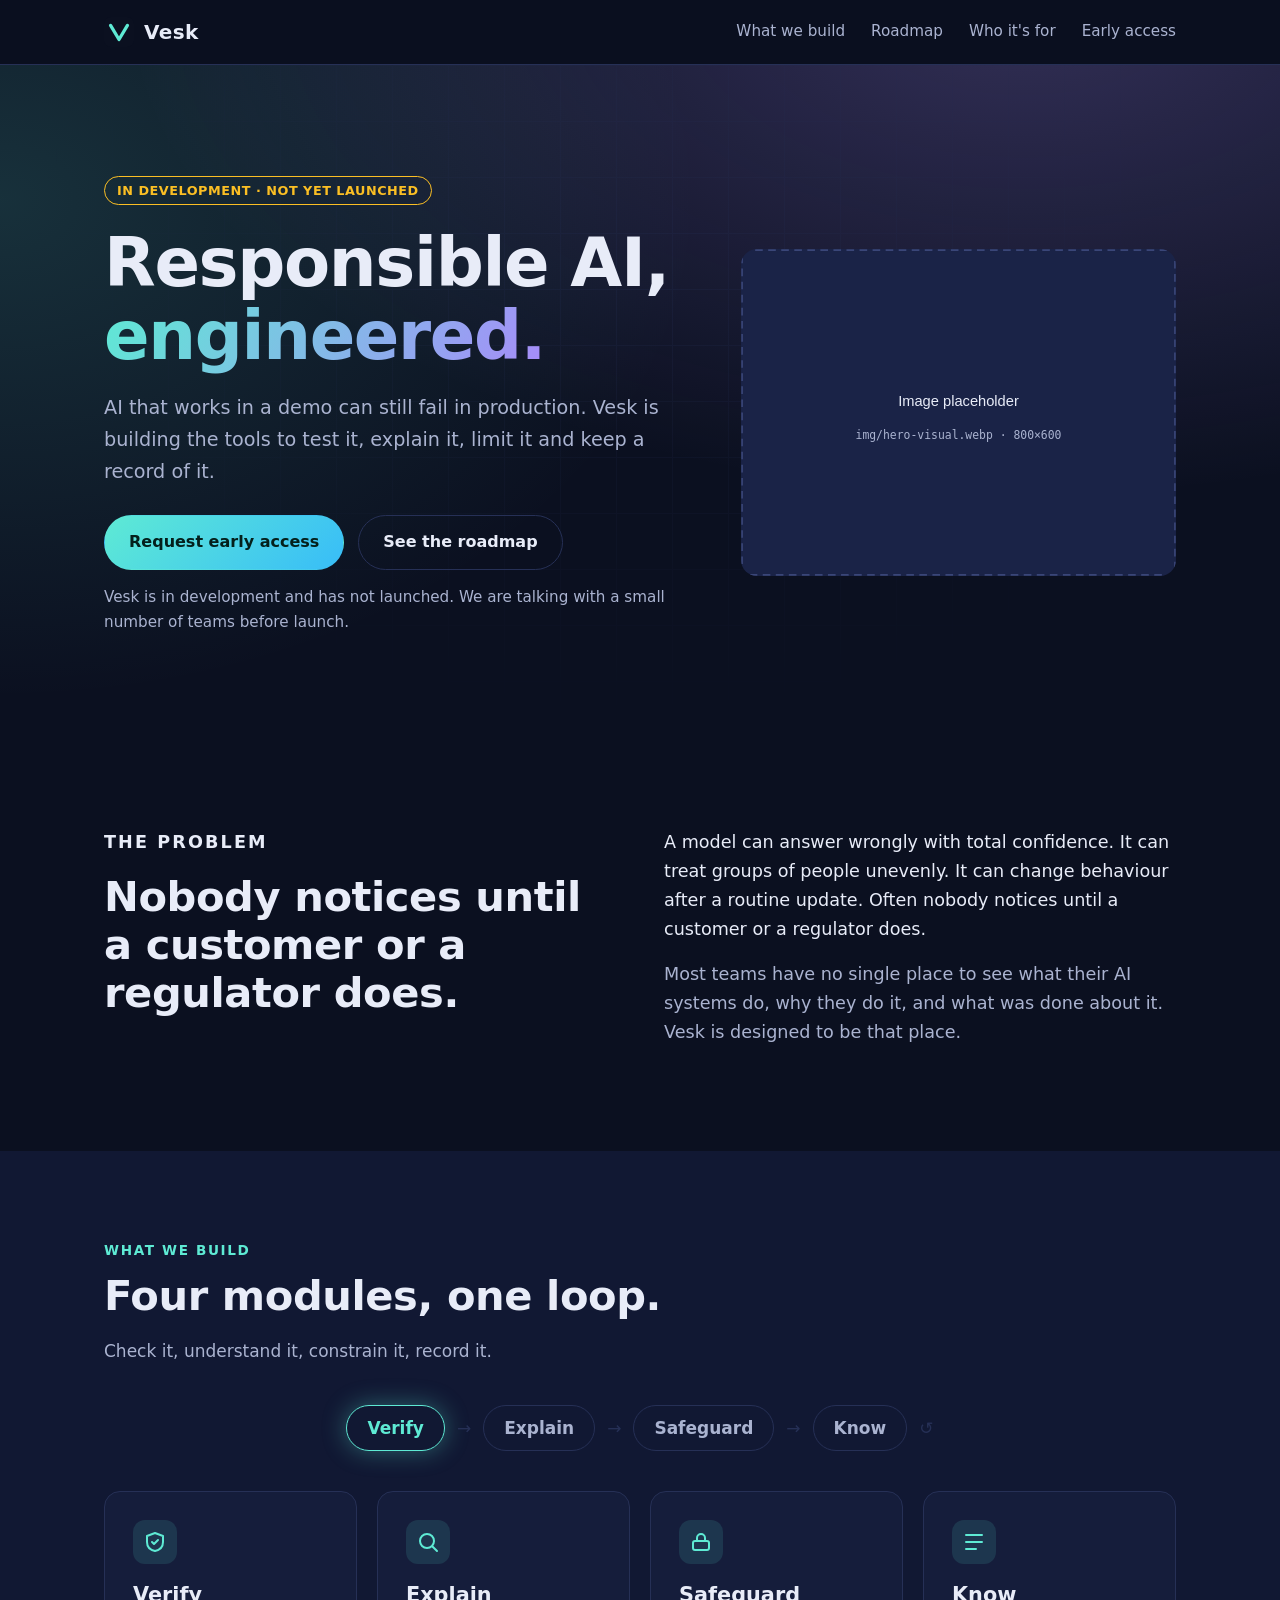
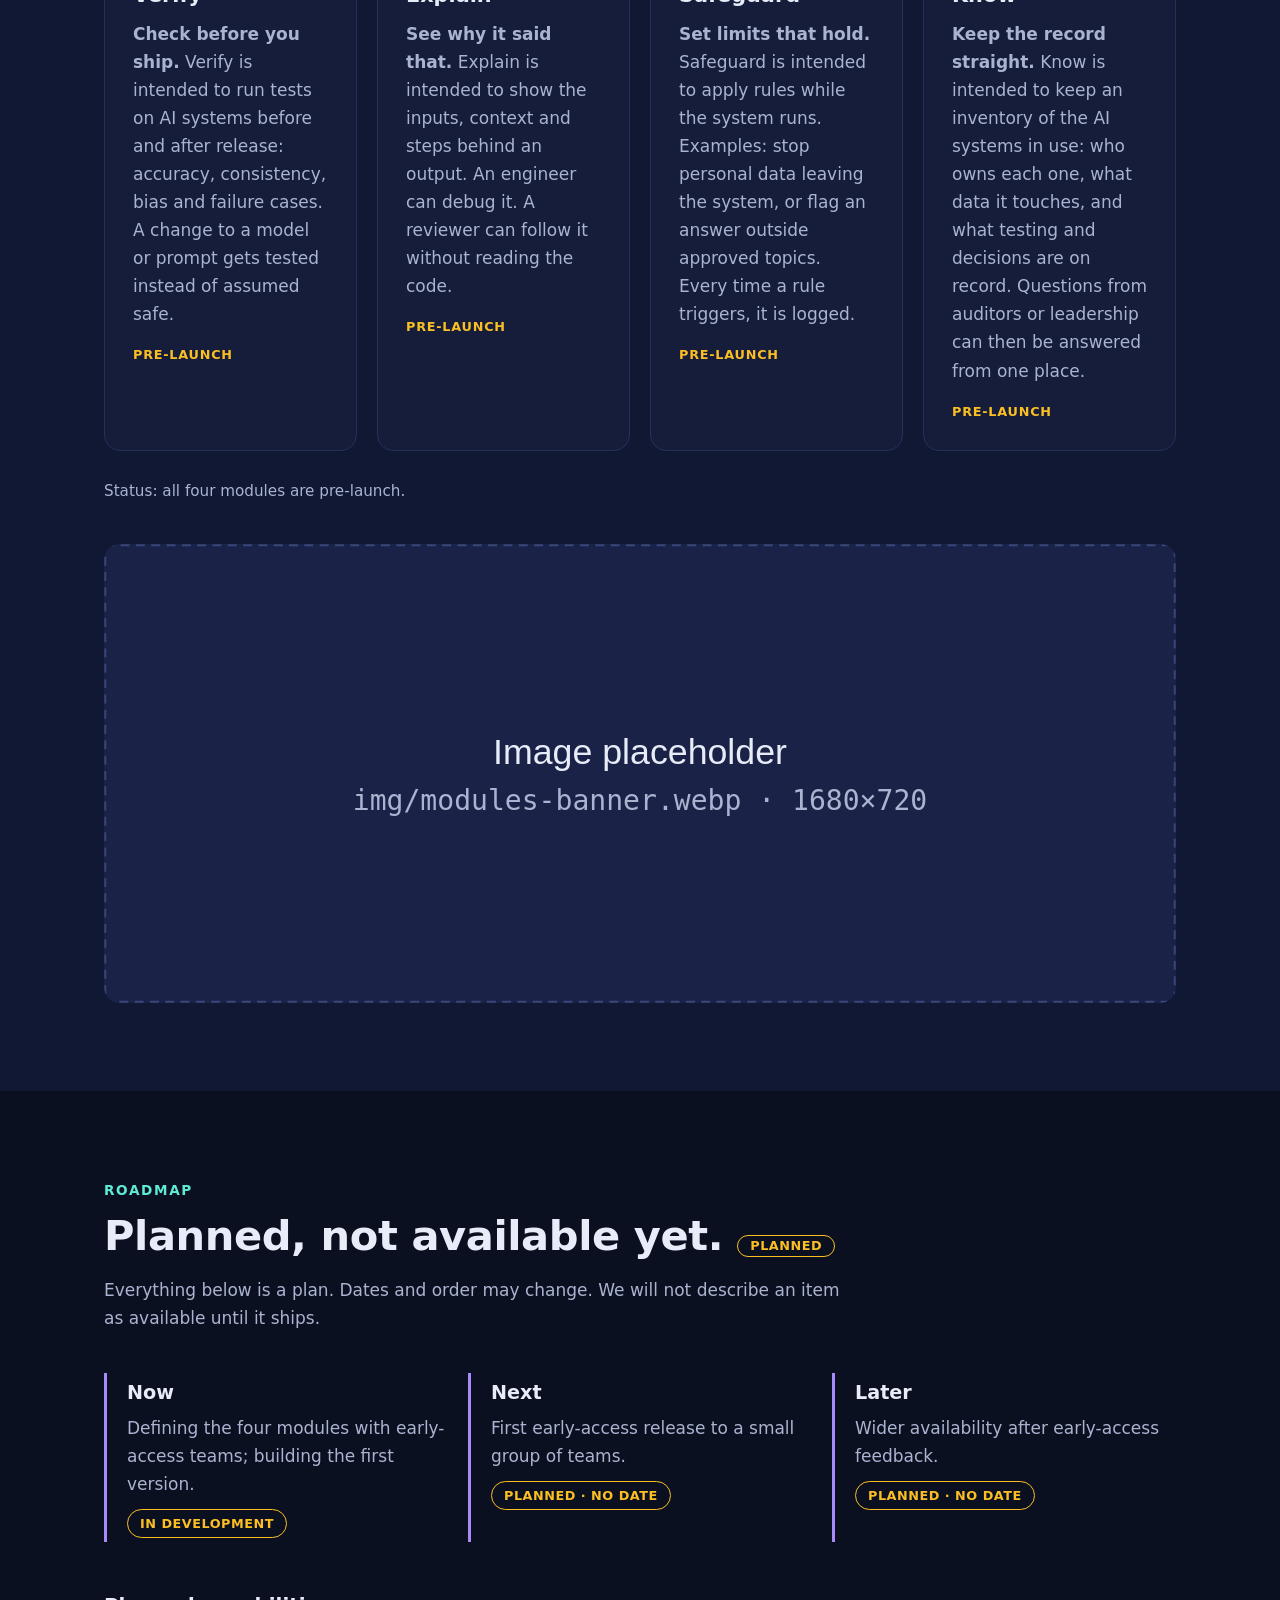
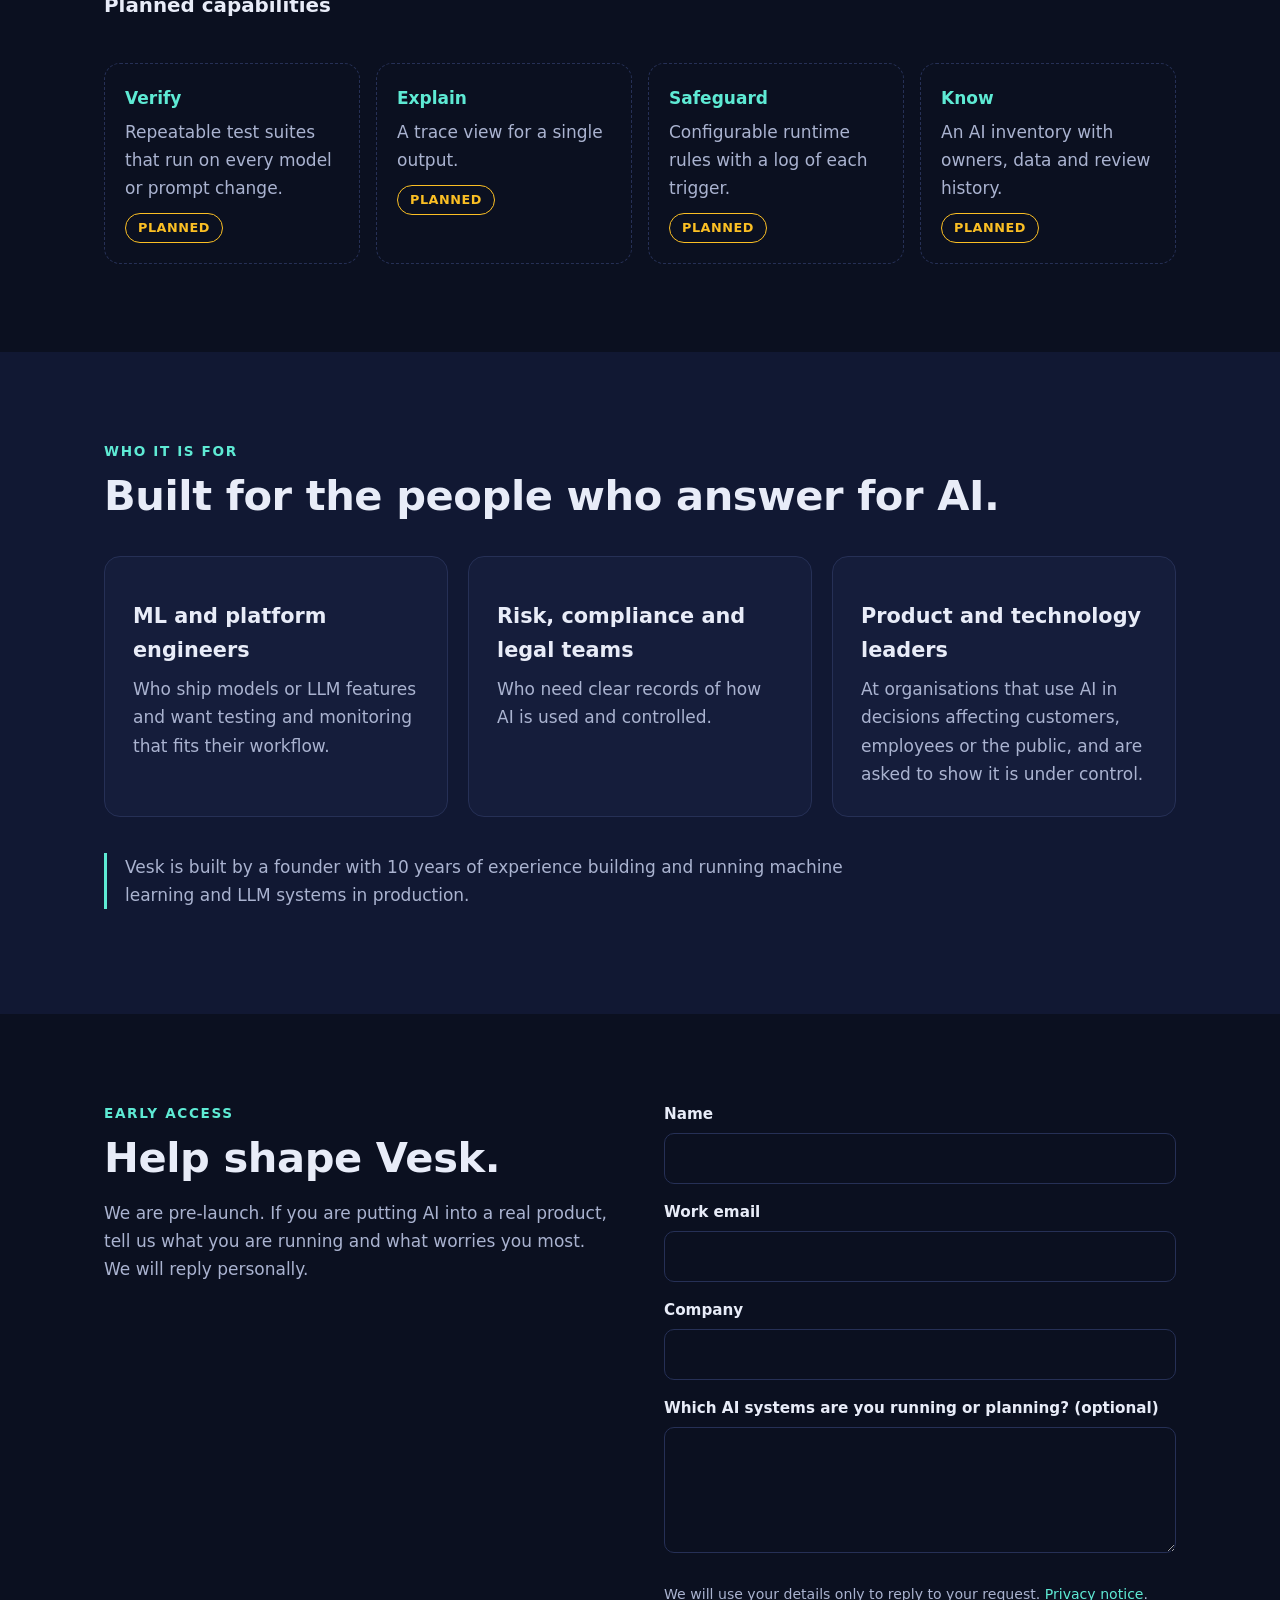
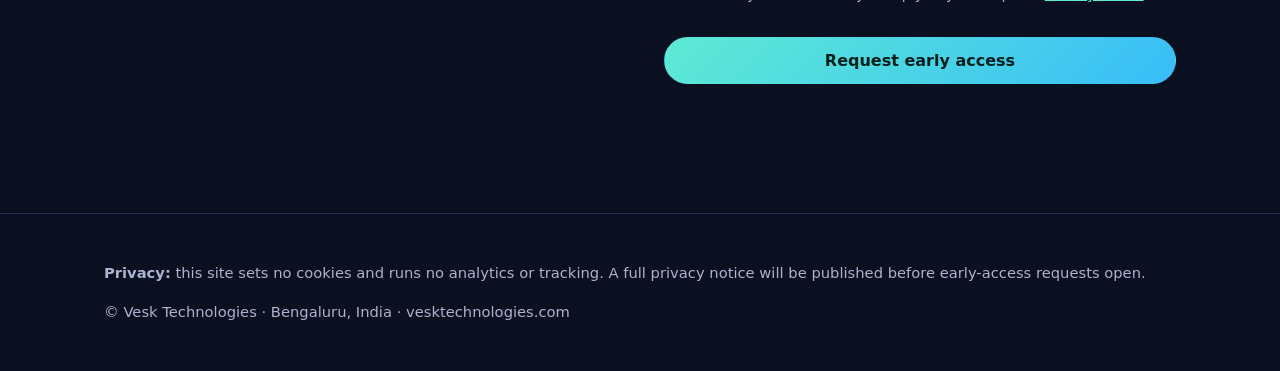
==== site/index.html @ 37e2cd47 "Add static Vesk website (FTP-ready), README and image prompts Co-Authored-By: Claude Sonnet 5.5 <nor" ====
<!doctype html>
<html lang="en">
<head>
<meta charset="utf-8">
<meta name="viewport" content="width=device-width,initial-scale=1">
<title>Vesk Technologies — Responsible AI, engineered</title>
<meta name="description" content="Vesk is building tools to test AI systems, explain their outputs, set limits that hold at runtime, and keep a record of it all. In development; not yet launched.">
<meta name="theme-color" content="#0b1020">
<link rel="icon" href="favicon.svg" type="image/svg+xml">
<link rel="canonical" href="https://vesktechnologies.com/">
<meta property="og:title" content="Vesk Technologies — Responsible AI, engineered">
<meta property="og:description" content="Tools to test it, explain it, limit it and keep a record of it. In development.">
<meta property="og:type" content="website">
<meta property="og:url" content="https://vesktechnologies.com/">
<link rel="stylesheet" href="css/style.css">
</head>
<body>
<a class="skip" href="#main">Skip to content</a>
<header><div class="wrap">
  <a class="logo" href="#top"><img src="favicon.svg" alt="" width="30" height="30">Vesk</a>
  <button class="nav-toggle" aria-expanded="false" aria-controls="nav">Menu</button>
  <nav id="nav" aria-label="Main">
    <a href="#modules">What we build</a><a href="#roadmap">Roadmap</a><a href="#who">Who it's for</a><a href="#early-access">Early access</a>
  </nav>
</div></header>
<main id="main">
<div id="top" class="hero"><div class="wrap">
  <div>
    <span class="badge">In development · not yet launched</span>
    <h1>Responsible AI, <span>engineered.</span></h1>
    <p class="lead">AI that works in a demo can still fail in production. Vesk is building the tools to test it, explain it, limit it and keep a record of it.</p>
    <div class="actions"><a class="btn primary" href="#early-access">Request early access</a><a class="btn ghost" href="#roadmap">See the roadmap</a></div>
    <p class="note">Vesk is in development and has not launched. We are talking with a small number of teams before launch.</p>
  </div>
  <img data-ph src="img/hero-visual.webp" width="800" height="600" alt="Abstract illustration of an AI system surrounded by checks and a record trail" fetchpriority="high">
</div></div>

<section id="problem"><div class="wrap problem reveal">
  <div><p class="eyebrow">The problem</p><h2>Nobody notices until a customer or a regulator does.</h2></div>
  <div>
    <p>A model can answer wrongly with total confidence. It can treat groups of people unevenly. It can change behaviour after a routine update. Often nobody notices until a customer or a regulator does.</p>
    <p>Most teams have no single place to see what their AI systems do, why they do it, and what was done about it. Vesk is designed to be that place.</p>
  </div>
</div></section>

<section id="modules" class="alt"><div class="wrap">
  <p class="eyebrow">What we build</p><h2>Four modules, one loop.</h2>
  <p class="sub">Check it, understand it, constrain it, record it.</p>
  <div class="loop reveal" aria-hidden="true"><span class="loop-node on">Verify</span><span class="arr">→</span><span class="loop-node">Explain</span><span class="arr">→</span><span class="loop-node">Safeguard</span><span class="arr">→</span><span class="loop-node">Know</span><span class="arr">↺</span></div>
  <div class="grid">
    <article class="card reveal"><span class="ico" aria-hidden="true"><svg viewBox="0 0 24 24" fill="none" stroke="currentColor" stroke-width="2" stroke-linecap="round" stroke-linejoin="round"><path d="M9 12l2 2 4-4"/><path d="M12 3l8 3v6c0 5-3.5 8-8 9-4.5-1-8-4-8-9V6z"/></svg></span><h3>Verify</h3><p><b>Check before you ship.</b> Verify is intended to run tests on AI systems before and after release: accuracy, consistency, bias and failure cases. A change to a model or prompt gets tested instead of assumed safe.</p><p class="tag">Pre-launch</p></article>
    <article class="card reveal"><span class="ico" aria-hidden="true"><svg viewBox="0 0 24 24" fill="none" stroke="currentColor" stroke-width="2" stroke-linecap="round" stroke-linejoin="round"><circle cx="11" cy="11" r="7"/><path d="M21 21l-4.3-4.3"/></svg></span><h3>Explain</h3><p><b>See why it said that.</b> Explain is intended to show the inputs, context and steps behind an output. An engineer can debug it. A reviewer can follow it without reading the code.</p><p class="tag">Pre-launch</p></article>
    <article class="card reveal"><span class="ico" aria-hidden="true"><svg viewBox="0 0 24 24" fill="none" stroke="currentColor" stroke-width="2" stroke-linecap="round" stroke-linejoin="round"><rect x="4" y="11" width="16" height="9" rx="2"/><path d="M8 11V8a4 4 0 018 0v3"/></svg></span><h3>Safeguard</h3><p><b>Set limits that hold.</b> Safeguard is intended to apply rules while the system runs. Examples: stop personal data leaving the system, or flag an answer outside approved topics. Every time a rule triggers, it is logged.</p><p class="tag">Pre-launch</p></article>
    <article class="card reveal"><span class="ico" aria-hidden="true"><svg viewBox="0 0 24 24" fill="none" stroke="currentColor" stroke-width="2" stroke-linecap="round" stroke-linejoin="round"><path d="M4 5h16M4 12h16M4 19h10"/></svg></span><h3>Know</h3><p><b>Keep the record straight.</b> Know is intended to keep an inventory of the AI systems in use: who owns each one, what data it touches, and what testing and decisions are on record. Questions from auditors or leadership can then be answered from one place.</p><p class="tag">Pre-launch</p></article>
  </div>
  <p class="status">Status: all four modules are pre-launch.</p>
  <img class="reveal" data-ph src="img/modules-banner.webp" width="1680" height="720" alt="Wide illustration of four connected stages: test, explain, limit, record" loading="lazy" style="margin-top:40px;border-radius:16px;width:100%;height:auto">
</div></section>

<section id="roadmap"><div class="wrap">
  <p class="eyebrow">Roadmap</p><h2>Planned, not available yet. <span class="badge">Planned</span></h2>
  <p class="sub">Everything below is a plan. Dates and order may change. We will not describe an item as available until it ships.</p>
  <ol class="timeline">
    <li class="reveal"><strong>Now</strong><p>Defining the four modules with early-access teams; building the first version.</p><span class="badge">In development</span></li>
    <li class="reveal"><strong>Next</strong><p>First early-access release to a small group of teams.</p><span class="badge">Planned · no date</span></li>
    <li class="reveal"><strong>Later</strong><p>Wider availability after early-access feedback.</p><span class="badge">Planned · no date</span></li>
  </ol>
  <h3 style="margin-top:48px">Planned capabilities</h3>
  <div class="caps">
    <div class="cap reveal"><b>Verify</b><p>Repeatable test suites that run on every model or prompt change.</p><span class="badge">Planned</span></div>
    <div class="cap reveal"><b>Explain</b><p>A trace view for a single output.</p><span class="badge">Planned</span></div>
    <div class="cap reveal"><b>Safeguard</b><p>Configurable runtime rules with a log of each trigger.</p><span class="badge">Planned</span></div>
    <div class="cap reveal"><b>Know</b><p>An AI inventory with owners, data and review history.</p><span class="badge">Planned</span></div>
  </div>
</div></section>

<section id="who" class="alt"><div class="wrap">
  <p class="eyebrow">Who it is for</p><h2>Built for the people who answer for AI.</h2>
  <div class="who">
    <div class="card reveal"><h3>ML and platform engineers</h3><p>Who ship models or LLM features and want testing and monitoring that fits their workflow.</p></div>
    <div class="card reveal"><h3>Risk, compliance and legal teams</h3><p>Who need clear records of how AI is used and controlled.</p></div>
    <div class="card reveal"><h3>Product and technology leaders</h3><p>At organisations that use AI in decisions affecting customers, employees or the public, and are asked to show it is under control.</p></div>
  </div>
  <p class="founder">Vesk is built by a founder with 10 years of experience building and running machine learning and LLM systems in production.</p>
</div></section>

<section id="early-access"><div class="wrap contact">
  <div class="reveal">
    <p class="eyebrow">Early access</p><h2>Help shape Vesk.</h2>
    <p class="sub">We are pre-launch. If you are putting AI into a real product, tell us what you are running and what worries you most. We will reply personally.</p>
  </div>
  <form id="ea-form" class="reveal" novalidate>
    <label>Name<input name="name" autocomplete="name" required></label>
    <label>Work email<input name="email" type="email" autocomplete="email" required></label>
    <label>Company<input name="company" autocomplete="organization"></label>
    <label>Which AI systems are you running or planning? (optional)<textarea name="systems" rows="4"></textarea></label>
    <p class="consent">We will use your details only to reply to your request. <a href="#privacy">Privacy notice</a>.</p>
    <button class="btn primary" type="submit">Request early access</button>
    <p id="ea-status" role="status" aria-live="polite"></p>
  </form>
</div></section>
</main>
<footer><div class="wrap">
  <p id="privacy"><b>Privacy:</b> this site sets no cookies and runs no analytics or tracking. A full privacy notice will be published before early-access requests open.</p>
  <p>© Vesk Technologies · Bengaluru, India · vesktechnologies.com</p>
</div></footer>
<script src="js/config.js"></script>
<script src="js/main.js"></script>
</body>
</html>
---- site/css/style.css ----
:root{--bg:#0b1020;--bg2:#111833;--card:#151d3b;--line:#263056;--text:#e8ecf8;--mute:#aab3d0;--accent:#5eead4;--accent2:#a78bfa;--warn:#fbbf24;--r:16px;--max:1120px}
*{box-sizing:border-box}html{scroll-behavior:smooth;scroll-padding-top:72px}
body{margin:0;font:17px/1.65 system-ui,-apple-system,"Segoe UI",Roboto,sans-serif;background:var(--bg);color:var(--text)}
img,svg{max-width:100%;display:block}a{color:var(--accent)}
.wrap{max-width:var(--max);margin:0 auto;padding:0 24px}
.skip{position:absolute;left:-999px;top:8px;background:var(--accent);color:#04201c;padding:8px 14px;border-radius:8px;z-index:100}.skip:focus{left:8px}
:focus-visible{outline:3px solid var(--accent);outline-offset:3px;border-radius:6px}
header{position:sticky;top:0;z-index:50;background:rgba(11,16,32,.85);backdrop-filter:blur(10px);border-bottom:1px solid var(--line)}
header .wrap{display:flex;align-items:center;justify-content:space-between;height:64px}
.logo{display:flex;gap:10px;align-items:center;font-weight:700;font-size:1.25rem;color:var(--text);text-decoration:none;letter-spacing:.02em}
.logo img{width:30px;height:30px}
nav{display:flex;gap:26px}nav a{color:var(--mute);text-decoration:none;font-size:.95rem}nav a:hover{color:var(--text)}
.nav-toggle{display:none;background:none;border:1px solid var(--line);color:var(--text);border-radius:10px;padding:8px 12px;font:inherit}
.btn{display:inline-block;padding:13px 24px;border-radius:999px;font-weight:600;text-decoration:none;border:1px solid transparent;cursor:pointer;font-size:1rem;font-family:inherit;transition:transform .15s}
.btn:hover{transform:translateY(-2px)}
.btn.primary{background:linear-gradient(135deg,var(--accent),#38bdf8);color:#04201c}
.btn.ghost{border-color:var(--line);color:var(--text)}.btn.ghost:hover{border-color:var(--accent)}
.hero{position:relative;overflow:hidden;padding:110px 0 90px;background:radial-gradient(900px 500px at 80% -10%,rgba(167,139,250,.25),transparent),radial-gradient(700px 500px at 0% 20%,rgba(94,234,212,.15),transparent)}
.hero::before{content:"";position:absolute;inset:0;background-image:linear-gradient(var(--line) 1px,transparent 1px),linear-gradient(90deg,var(--line) 1px,transparent 1px);background-size:56px 56px;opacity:.25;mask-image:radial-gradient(ellipse at 50% 30%,#000,transparent 70%);-webkit-mask-image:radial-gradient(ellipse at 50% 30%,#000,transparent 70%)}
.hero .wrap{position:relative;display:grid;grid-template-columns:1.15fr .85fr;gap:48px;align-items:center}
h1{font-size:clamp(2.4rem,6vw,4.2rem);line-height:1.08;margin:0 0 20px;letter-spacing:-.02em}
h1 span{background:linear-gradient(120deg,var(--accent),var(--accent2));-webkit-background-clip:text;background-clip:text;color:transparent}
.lead{font-size:1.2rem;color:var(--mute);max-width:36em}
.badge{display:inline-block;border:1px solid var(--warn);color:var(--warn);border-radius:999px;padding:3px 12px;font-size:.8rem;font-weight:600;letter-spacing:.04em;text-transform:uppercase}
.hero .badge{margin-bottom:22px}.actions{display:flex;gap:14px;flex-wrap:wrap;margin:28px 0 14px}.note{color:var(--mute);font-size:.95rem}
section{padding:88px 0}section.alt{background:var(--bg2)}
h2{font-size:clamp(1.8rem,4vw,2.6rem);line-height:1.15;margin:0 0 16px;letter-spacing:-.01em}
.eyebrow{color:var(--accent);font-weight:600;font-size:.85rem;letter-spacing:.12em;text-transform:uppercase;margin:0 0 10px}
.sub{color:var(--mute);max-width:44em}
.problem{display:grid;grid-template-columns:1fr 1fr;gap:48px}.problem p{margin:0 0 16px;color:var(--mute);font-size:1.1rem}.problem p:first-child{color:var(--text)}
.grid{display:grid;grid-template-columns:repeat(auto-fit,minmax(240px,1fr));gap:20px;margin-top:40px}
.card{background:var(--card);border:1px solid var(--line);border-radius:var(--r);padding:28px;transition:border-color .2s,transform .2s}
.card:hover{border-color:var(--accent);transform:translateY(-4px)}
.card h3{margin:14px 0 8px;font-size:1.3rem}.card p{margin:0;color:var(--mute)}.card .tag{font-size:.8rem;color:var(--warn);text-transform:uppercase;letter-spacing:.06em;font-weight:600;margin-top:16px}
.ico{width:44px;height:44px;border-radius:12px;display:grid;place-items:center;background:rgba(94,234,212,.12);color:var(--accent)}.ico svg{width:24px;height:24px}
.loop{display:flex;flex-wrap:wrap;justify-content:center;gap:12px;align-items:center;margin:40px 0 0}
.loop-node{border:1px solid var(--line);border-radius:999px;padding:8px 20px;font-weight:600;transition:all .4s;color:var(--mute)}
.loop-node.on{border-color:var(--accent);color:var(--accent);box-shadow:0 0 24px rgba(94,234,212,.35)}
.loop .arr{color:var(--line)}
.status{margin-top:28px;color:var(--mute);font-size:.95rem}
.timeline{list-style:none;margin:40px 0 0;padding:0;display:grid;gap:20px;grid-template-columns:repeat(auto-fit,minmax(260px,1fr))}
.timeline li{border-left:3px solid var(--accent2);padding:4px 0 4px 20px}.timeline strong{font-size:1.2rem}.timeline p{margin:6px 0 10px;color:var(--mute)}
.caps{margin-top:40px;display:grid;grid-template-columns:repeat(auto-fit,minmax(240px,1fr));gap:16px}
.cap{border:1px dashed var(--line);border-radius:var(--r);padding:20px}.cap b{color:var(--accent)}.cap p{margin:6px 0 10px;color:var(--mute)}
.who{display:grid;grid-template-columns:repeat(auto-fit,minmax(260px,1fr));gap:20px;margin-top:36px}
.founder{margin-top:36px;color:var(--mute);border-left:3px solid var(--accent);padding-left:18px;max-width:46em}
.contact{display:grid;grid-template-columns:1fr 1fr;gap:48px}
form{display:grid;gap:16px}label{display:grid;gap:6px;font-weight:600;font-size:.95rem}
input,textarea{font:inherit;background:var(--bg);color:var(--text);border:1px solid var(--line);border-radius:10px;padding:12px 14px}
input:focus,textarea:focus{border-color:var(--accent)}
.consent{font-size:.88rem;color:var(--mute);font-weight:400}#ea-status{min-height:1.5em;color:var(--warn);margin:0}
footer{border-top:1px solid var(--line);padding:32px 0;color:var(--mute);font-size:.92rem}
.reveal.pre{opacity:0;transform:translateY(24px);transition:opacity .7s,transform .7s}.reveal.pre.in{opacity:1;transform:none}
@media(max-width:820px){.hero .wrap,.problem,.contact{grid-template-columns:1fr}.hero{padding:70px 0 60px}section{padding:64px 0}
 .nav-toggle{display:block}nav{display:none;position:absolute;top:64px;left:0;right:0;background:var(--bg);flex-direction:column;gap:0;border-bottom:1px solid var(--line)}
 nav.open{display:flex}nav a{padding:16px 24px;border-top:1px solid var(--line)}}
@media(prefers-reduced-motion:reduce){*{transition:none!important;animation:none!important;scroll-behavior:auto!important}}
img[data-ph]{height:auto;border-radius:var(--r)}
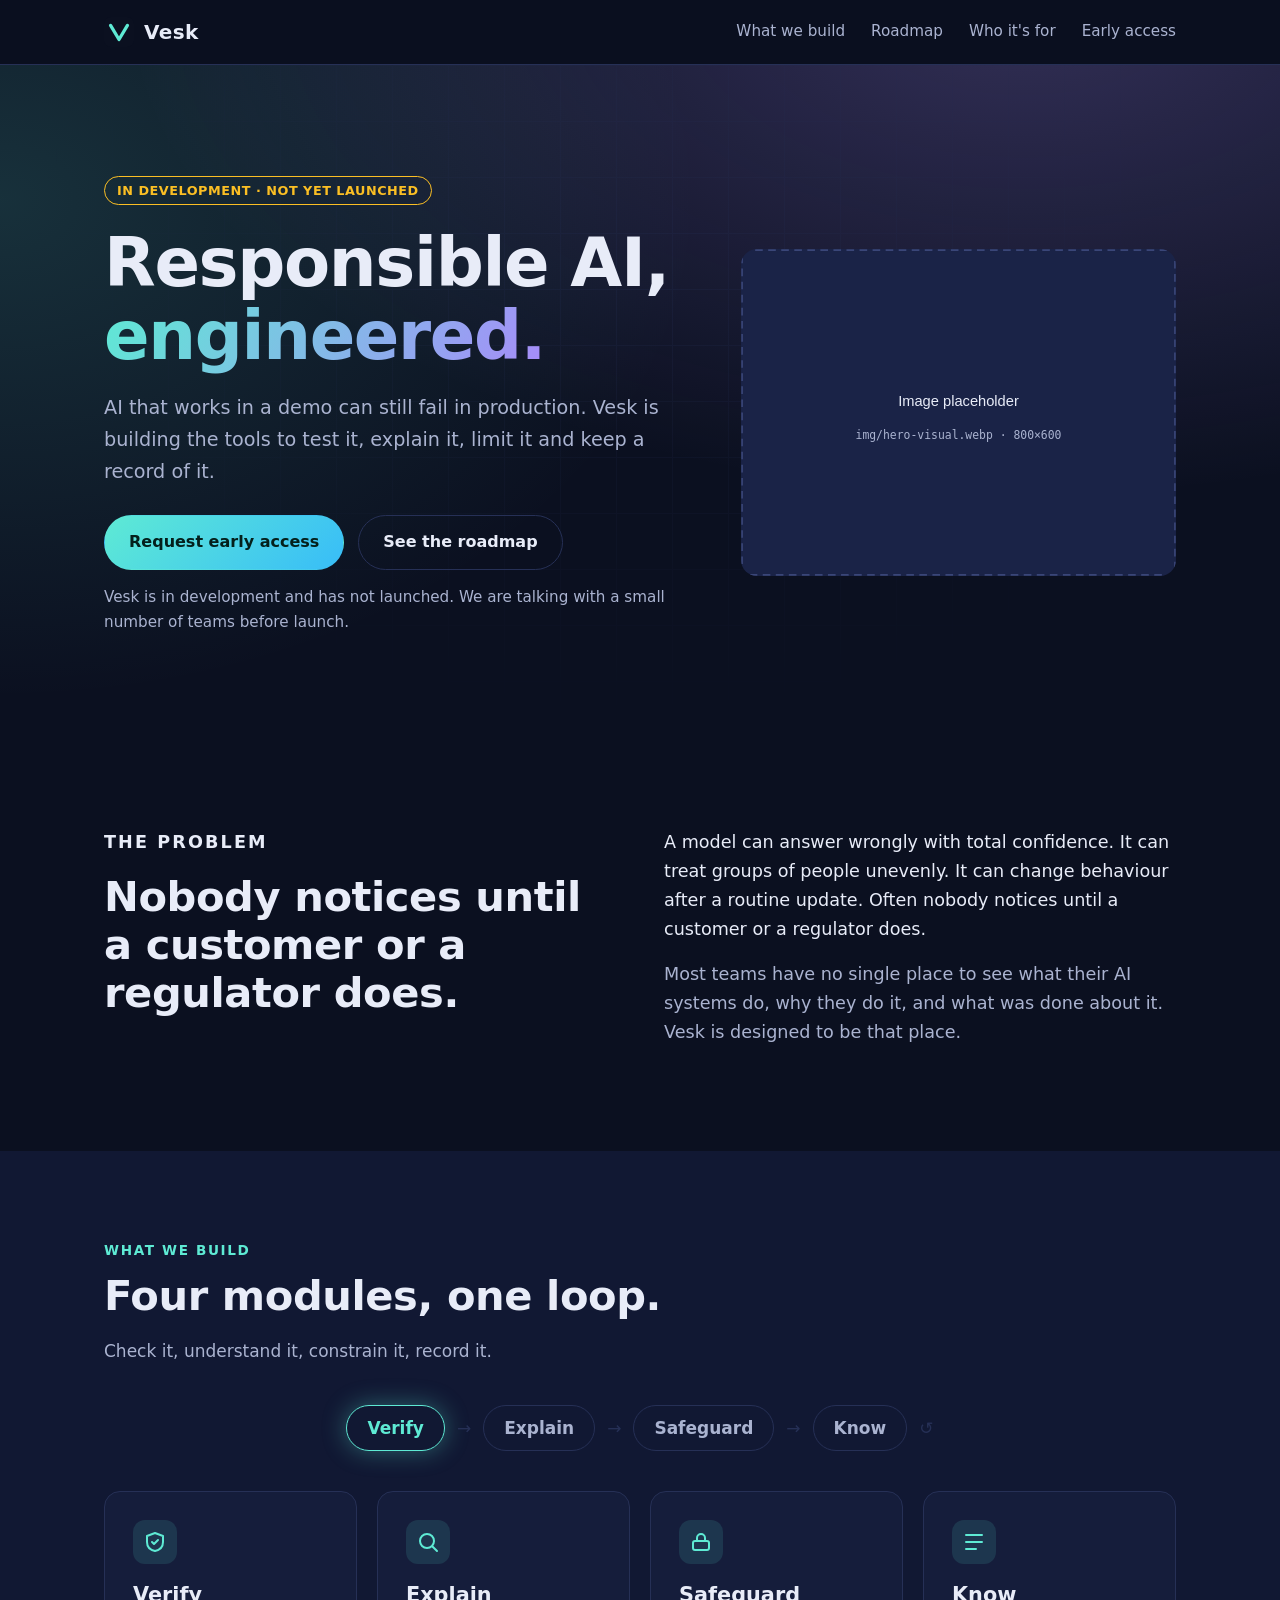
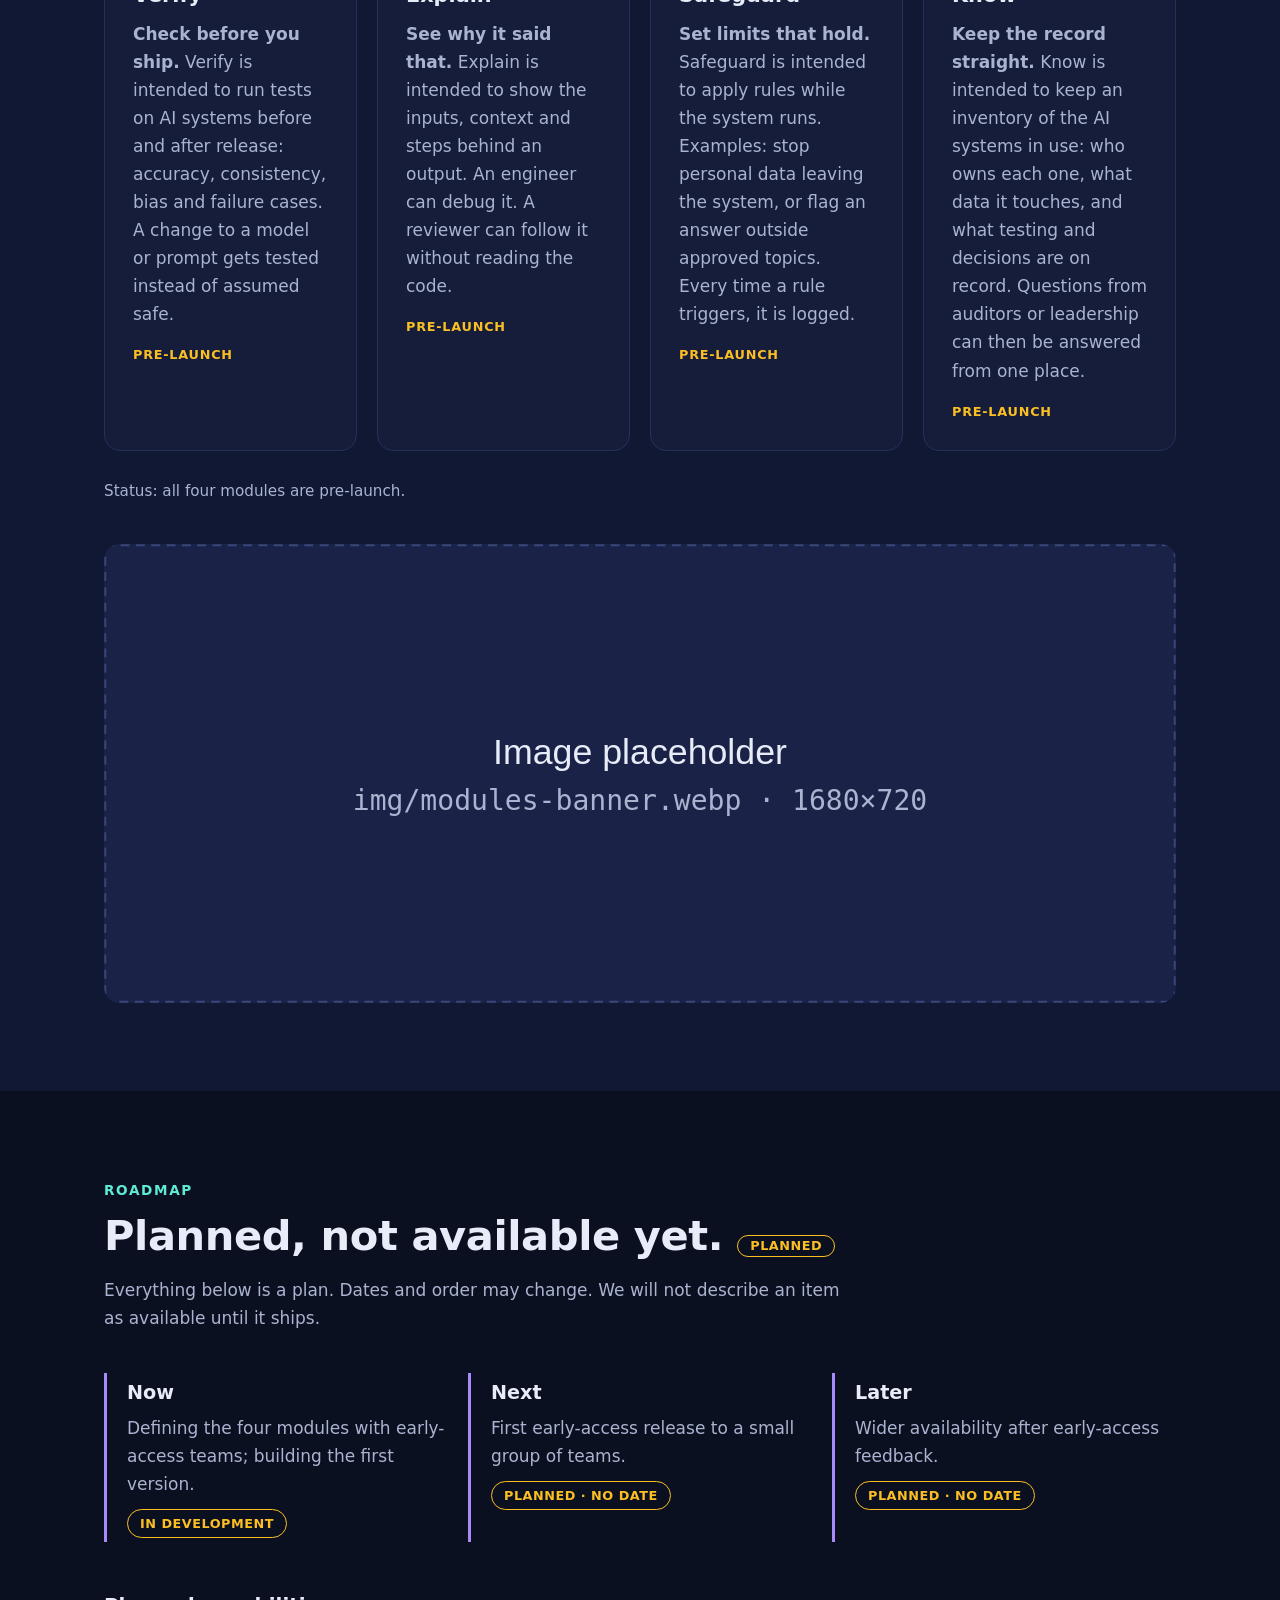
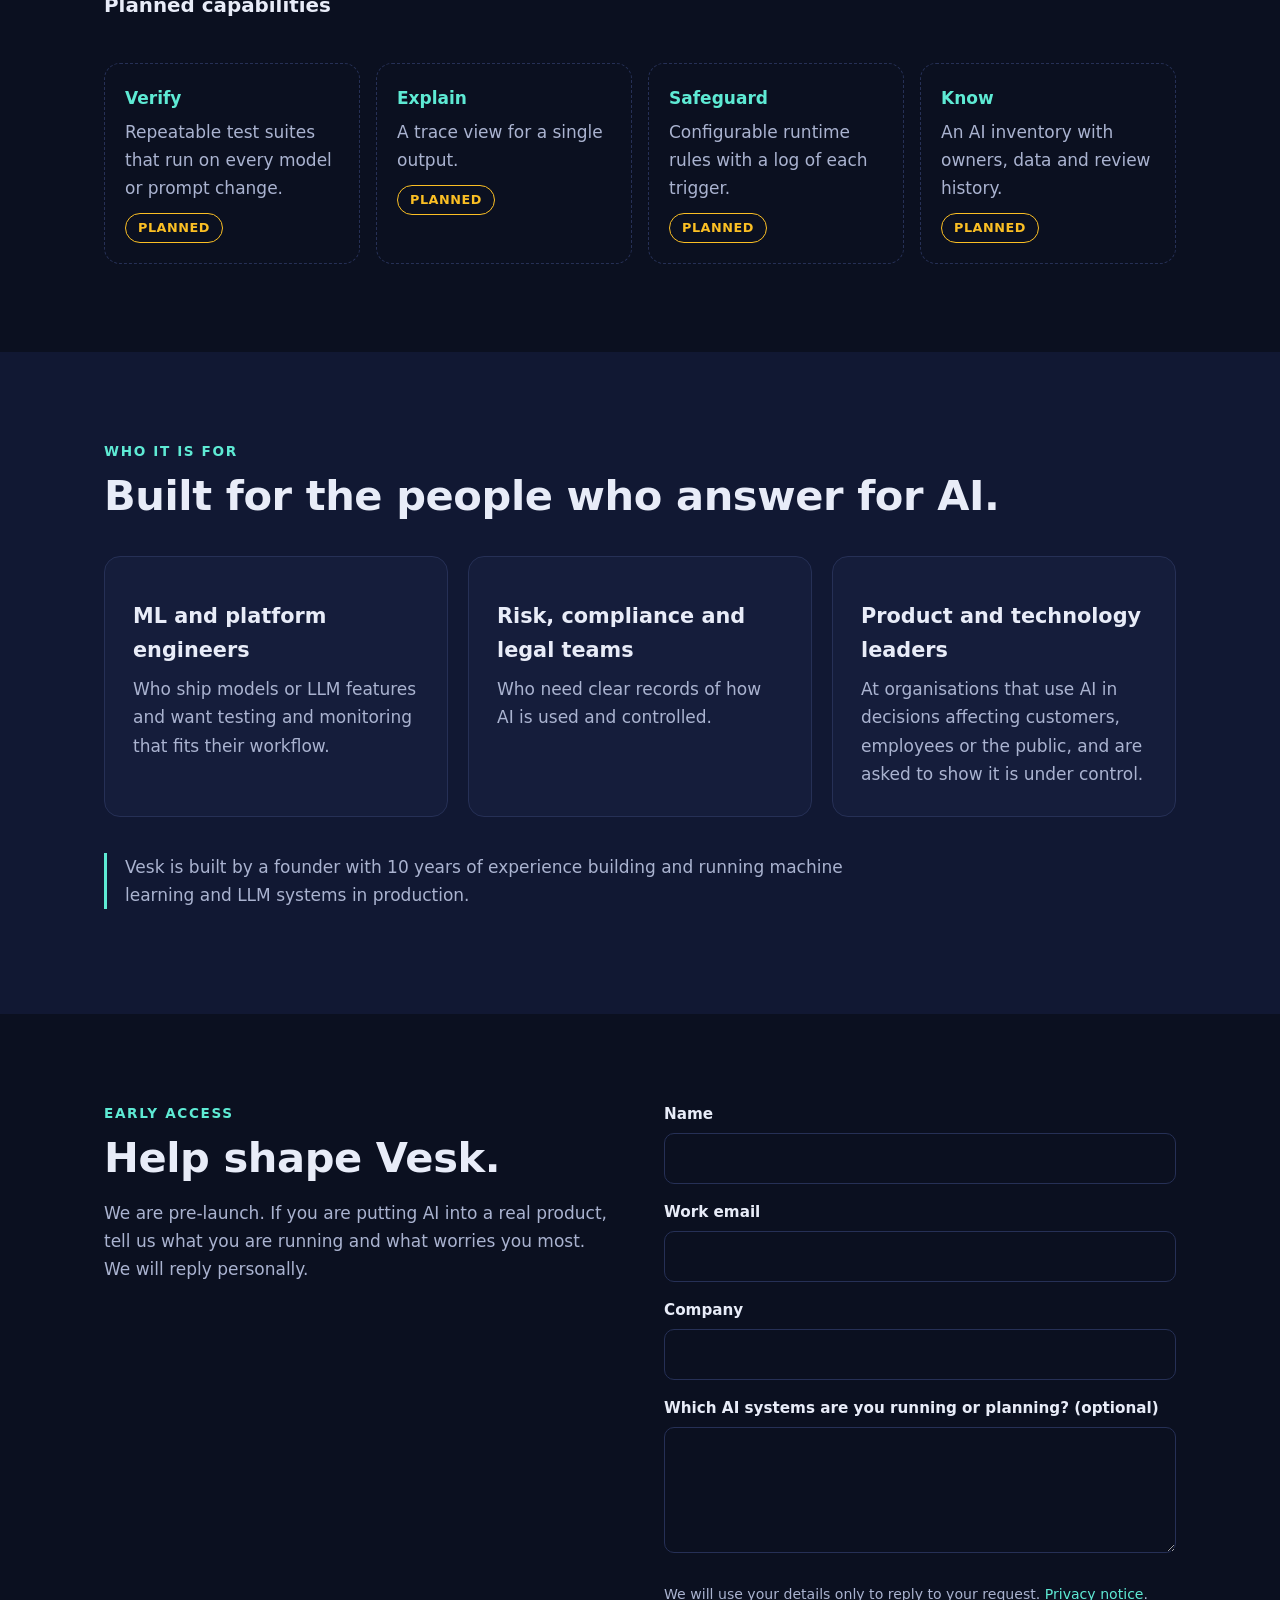
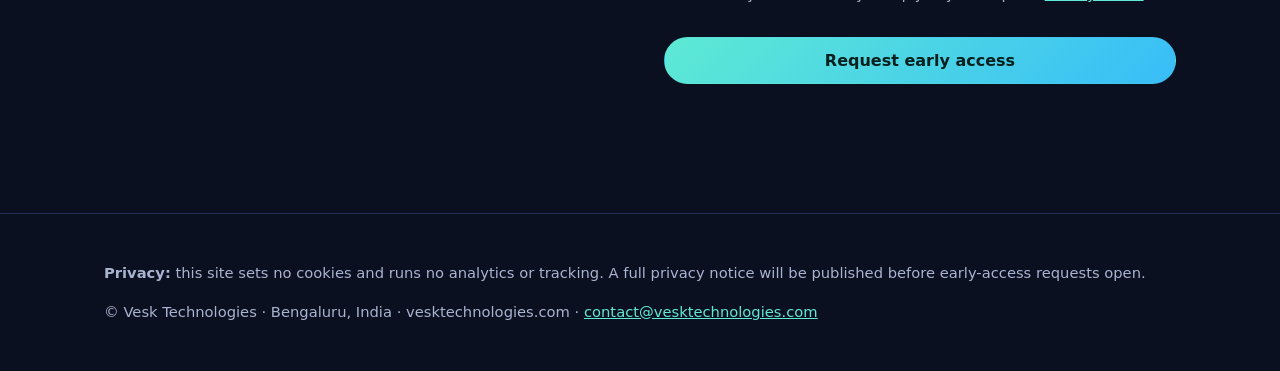
==== commit 13ec0d9e: "Set contact email and show it in footer Co-Authored-By: Claude Sonnet 5.5 <noreply@anthropic.com>" ====
--- a/site/index.html
+++ b/site/index.html
@@ -102,7 +102,7 @@
 </main>
 <footer><div class="wrap">
   <p id="privacy"><b>Privacy:</b> this site sets no cookies and runs no analytics or tracking. A full privacy notice will be published before early-access requests open.</p>
-  <p>© Vesk Technologies · Bengaluru, India · vesktechnologies.com</p>
+  <p>© Vesk Technologies · Bengaluru, India · vesktechnologies.com · <a href="mailto:contact@vesktechnologies.com">contact@vesktechnologies.com</a></p>
 </div></footer>
 <script src="js/config.js"></script>
 <script src="js/main.js"></script>
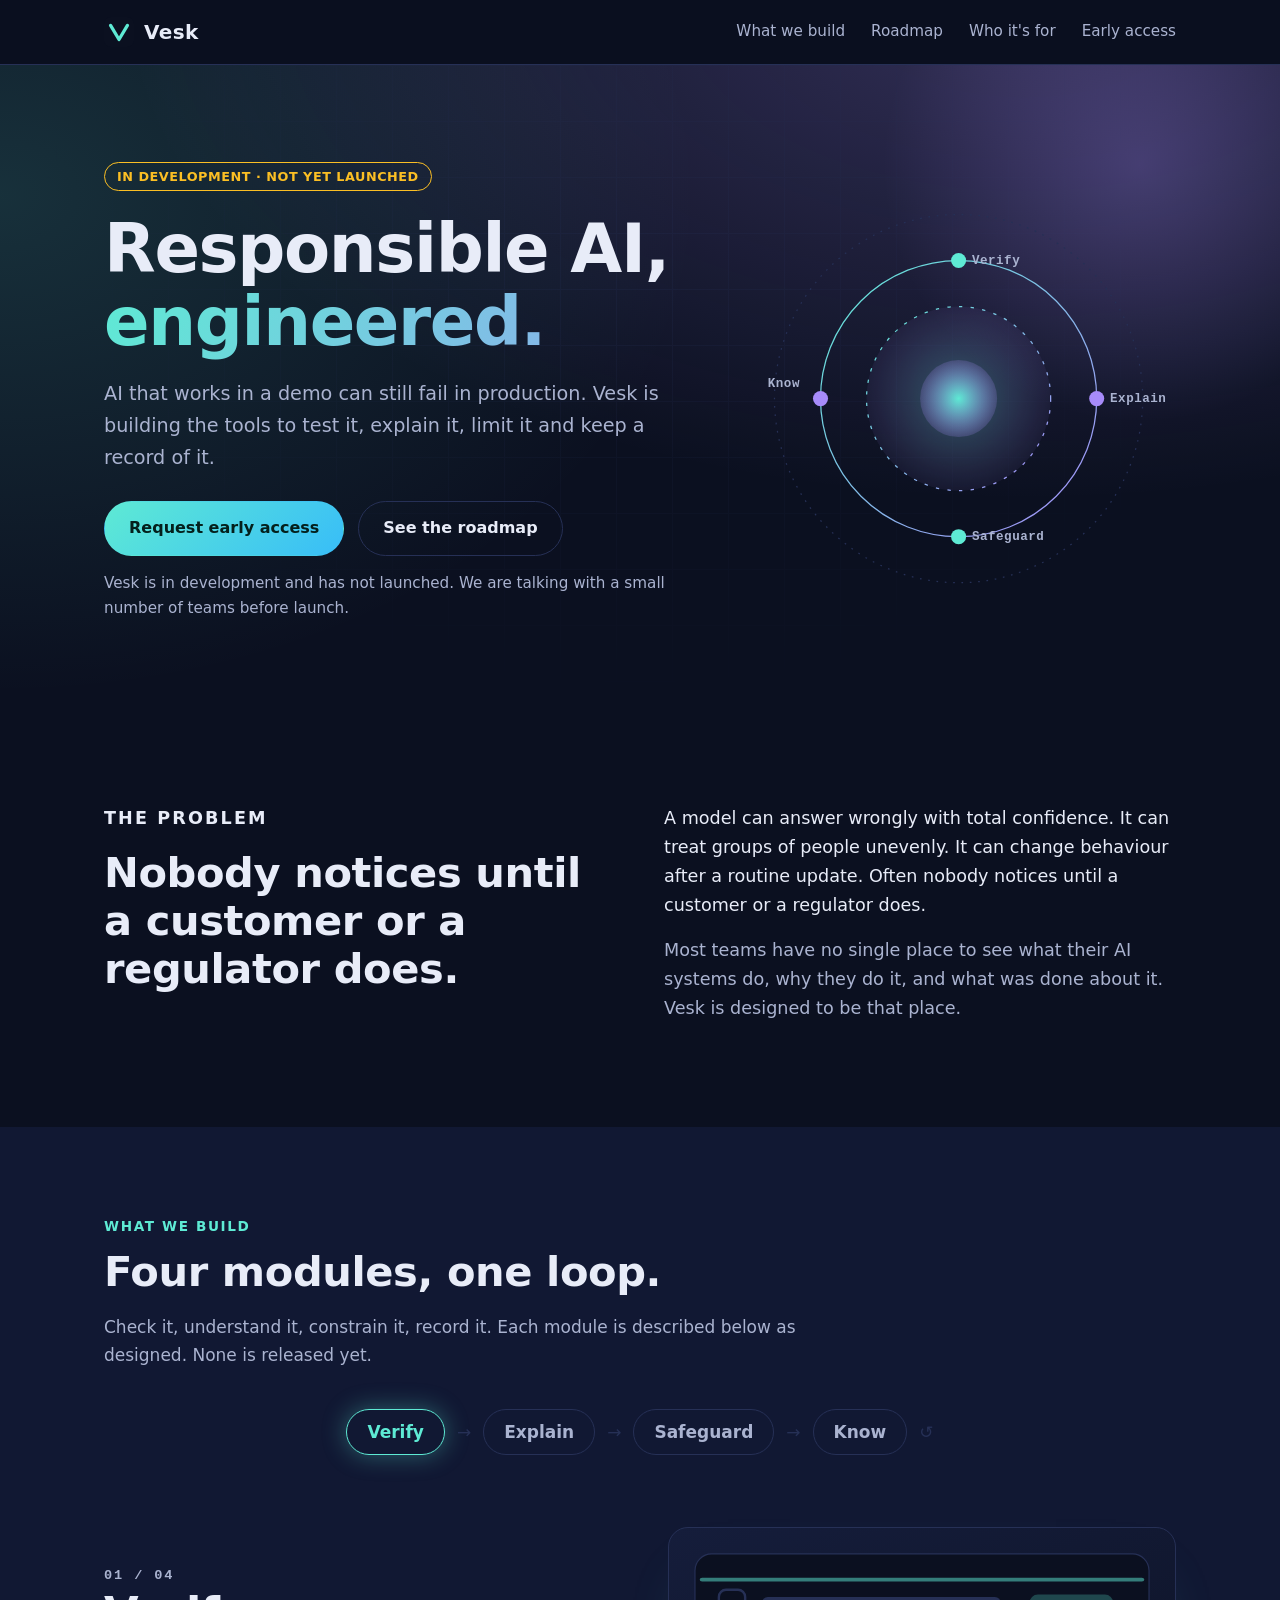
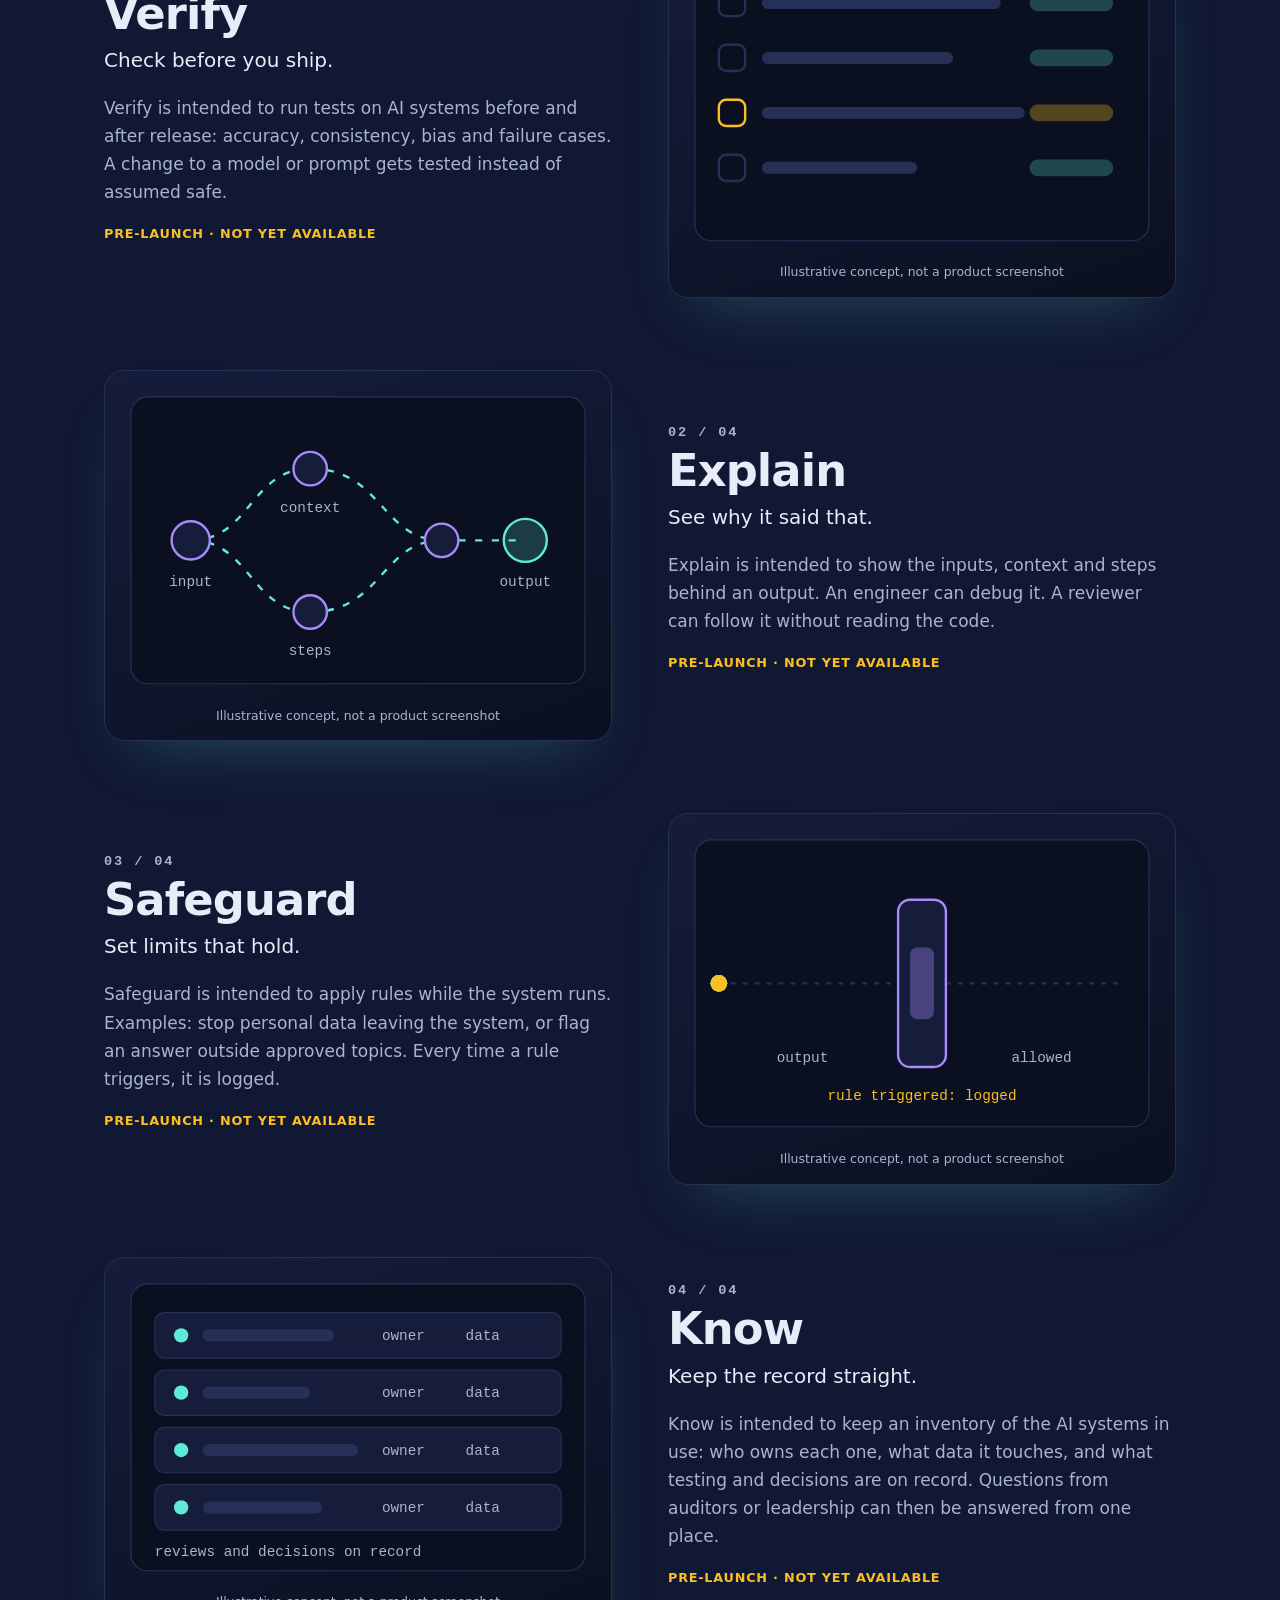
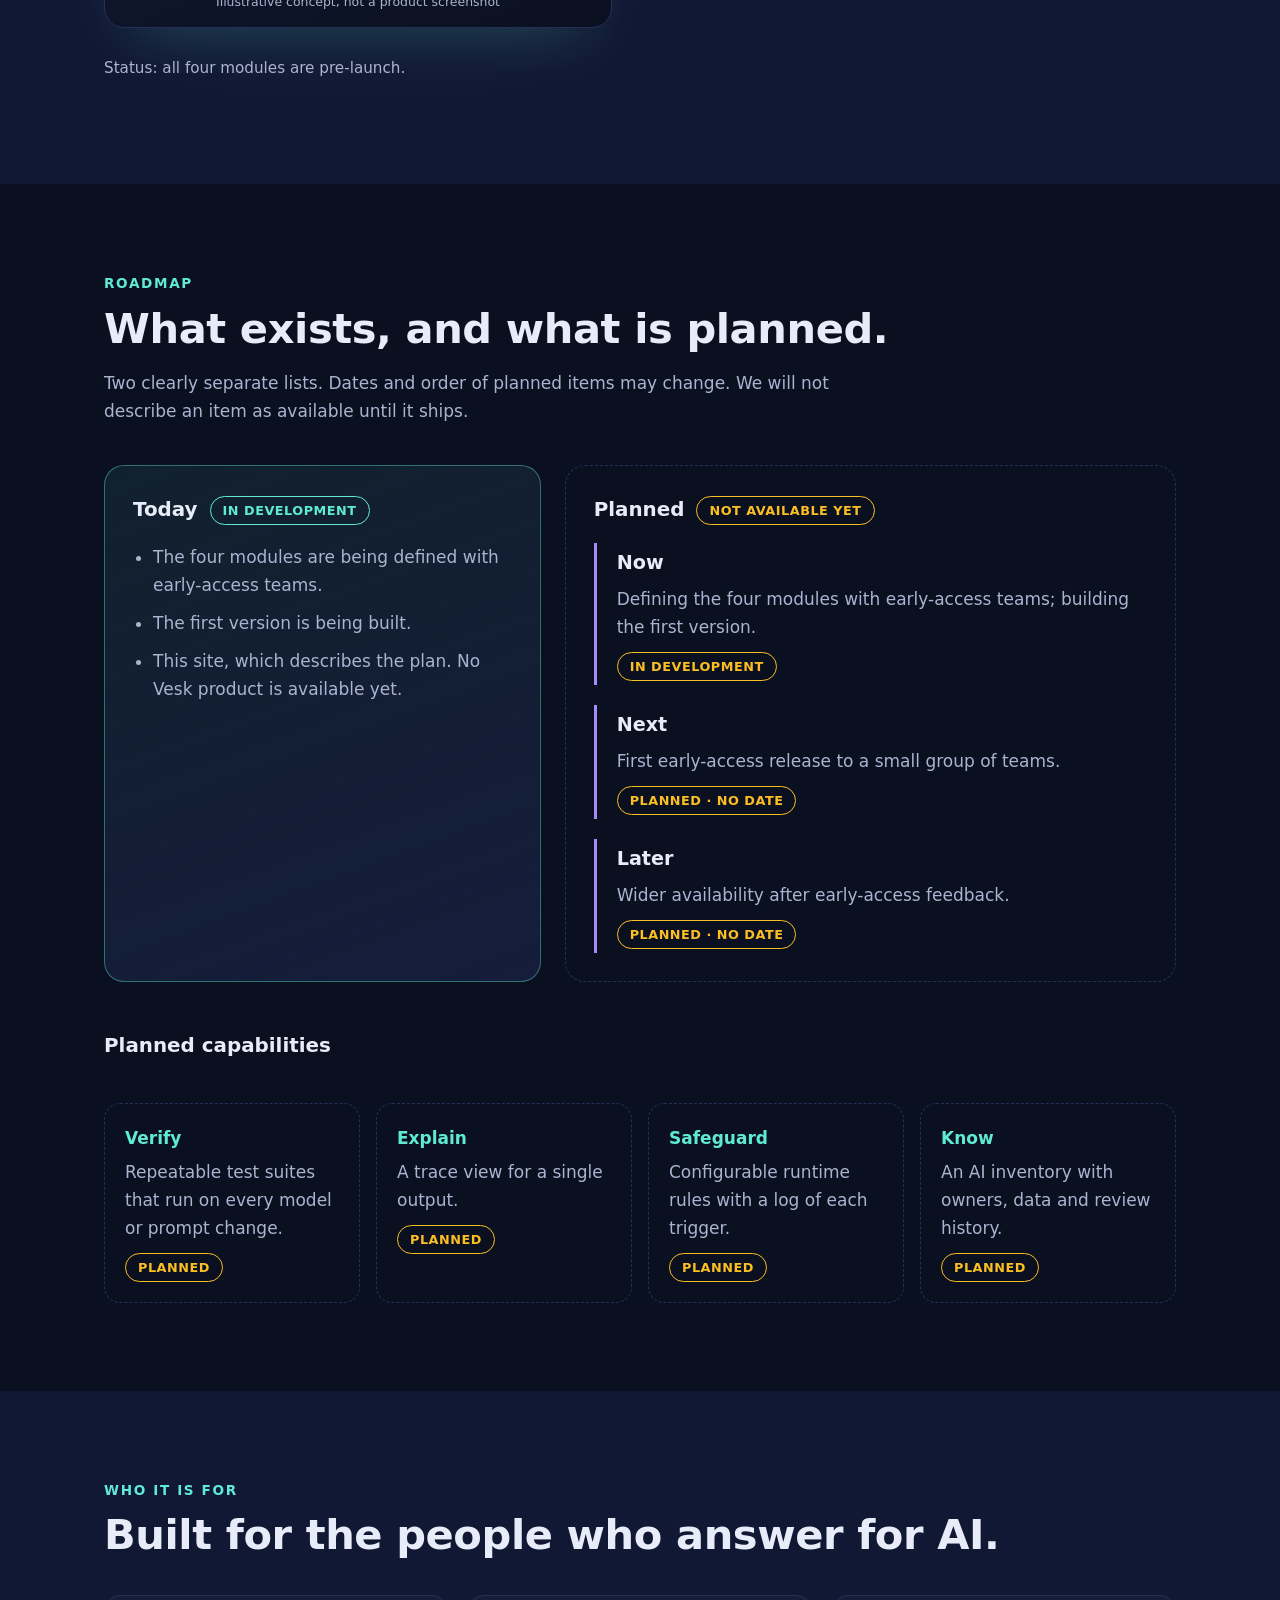
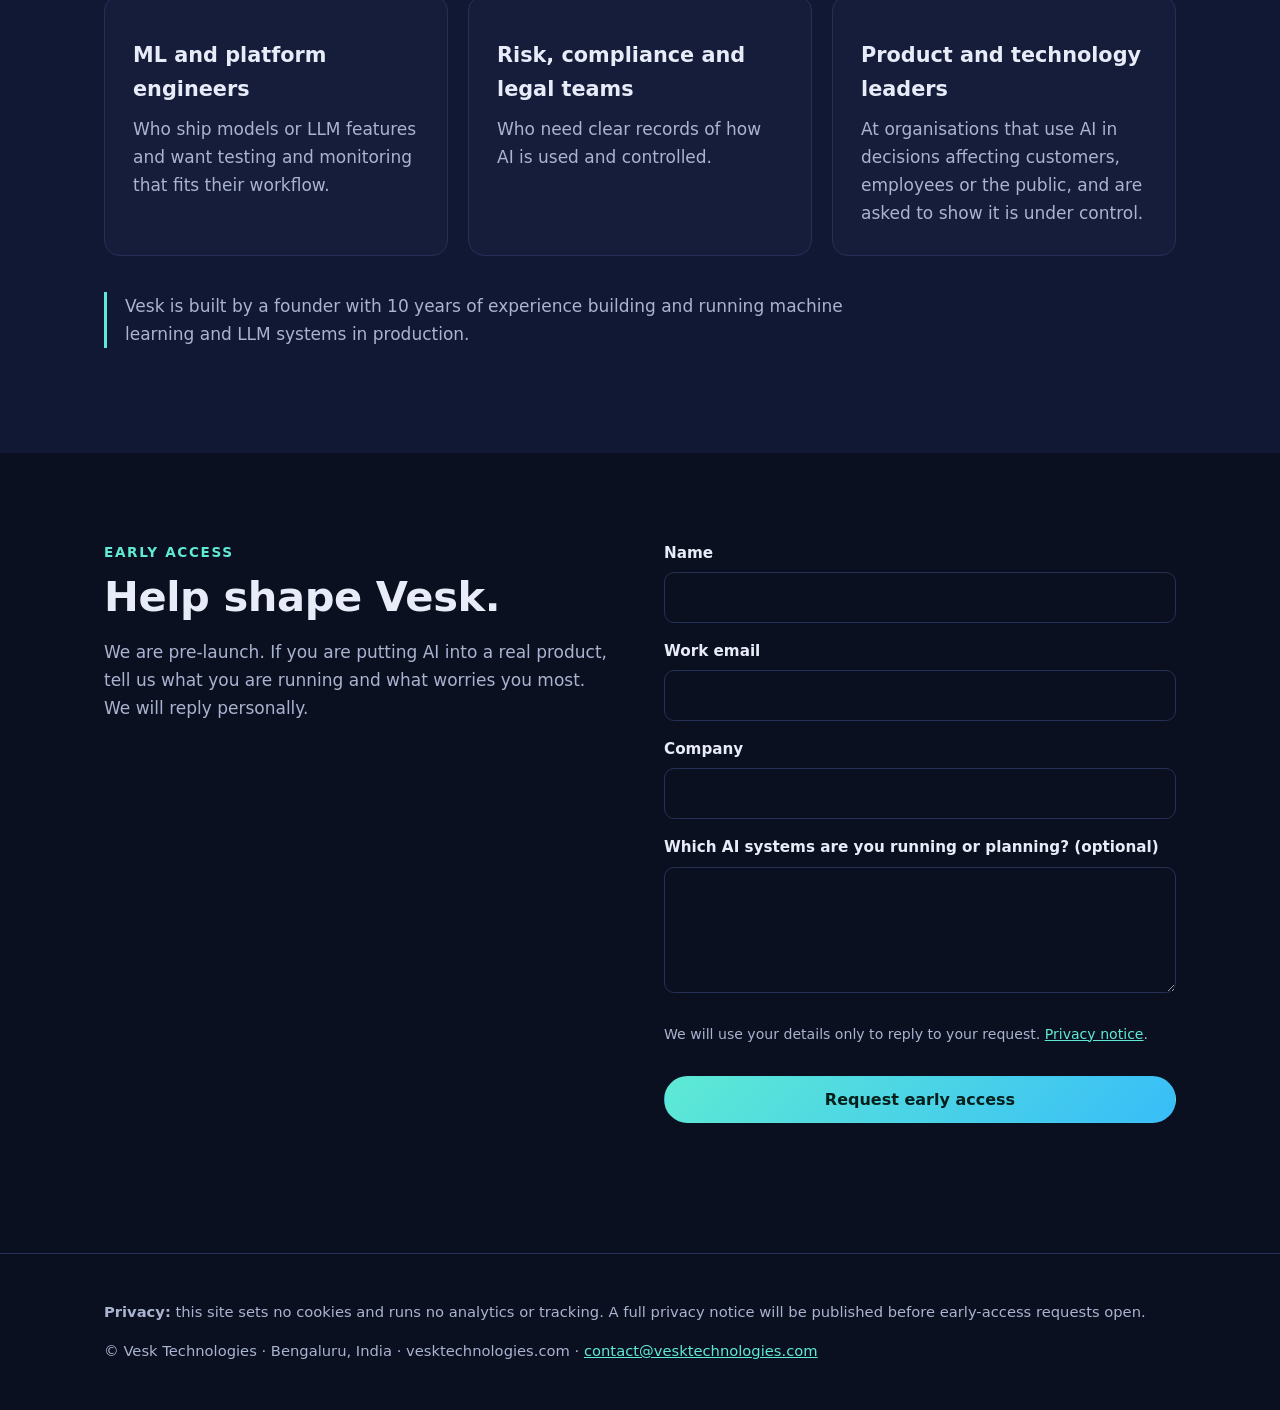
==== commit 074a7042: "Creative design pass: animated hero, module showcases, Today vs Planned roadmap Co-Authored-By: Clau" ====
--- a/site/index.html
+++ b/site/index.html
@@ -16,6 +16,7 @@
 </head>
 <body>
 <a class="skip" href="#main">Skip to content</a>
+<div class="progress" aria-hidden="true"></div>
 <header><div class="wrap">
   <a class="logo" href="#top"><img src="favicon.svg" alt="" width="30" height="30">Vesk</a>
   <button class="nav-toggle" aria-expanded="false" aria-controls="nav">Menu</button>
@@ -32,7 +33,24 @@
     <div class="actions"><a class="btn primary" href="#early-access">Request early access</a><a class="btn ghost" href="#roadmap">See the roadmap</a></div>
     <p class="note">Vesk is in development and has not launched. We are talking with a small number of teams before launch.</p>
   </div>
-  <img data-ph src="img/hero-visual.webp" width="800" height="600" alt="Abstract illustration of an AI system surrounded by checks and a record trail" fetchpriority="high">
+  <div class="hero-art" aria-hidden="true">
+    <svg viewBox="0 0 520 520" class="orbit-svg" fill="none">
+      <defs>
+        <radialGradient id="core" cx="50%" cy="50%" r="50%"><stop offset="0" stop-color="#5eead4"/><stop offset="1" stop-color="#a78bfa" stop-opacity=".2"/></radialGradient>
+        <linearGradient id="ring" x1="0" y1="0" x2="1" y2="1"><stop offset="0" stop-color="#5eead4"/><stop offset="1" stop-color="#a78bfa"/></linearGradient>
+      </defs>
+      <circle class="halo" cx="260" cy="260" r="110" fill="url(#core)" opacity=".35"/>
+      <circle cx="260" cy="260" r="46" fill="url(#core)"/>
+      <circle class="ring r1" cx="260" cy="260" r="110" stroke="url(#ring)" stroke-width="1.5" stroke-dasharray="4 10"/>
+      <circle class="ring r2" cx="260" cy="260" r="165" stroke="url(#ring)" stroke-width="1.5"/>
+      <circle class="ring r3" cx="260" cy="260" r="220" stroke="#263056" stroke-width="1.5" stroke-dasharray="2 8"/>
+      <g class="spin s1"><circle cx="260" cy="95" r="9" fill="#5eead4"/><text x="276" y="99">Verify</text></g>
+      <g class="spin s2"><circle cx="425" cy="260" r="9" fill="#a78bfa"/><text x="441" y="264" >Explain</text></g>
+      <g class="spin s3"><circle cx="260" cy="425" r="9" fill="#5eead4"/><text x="276" y="429">Safeguard</text></g>
+      <g class="spin s4"><circle cx="95" cy="260" r="9" fill="#a78bfa"/><text x="32" y="246">Know</text></g>
+    </svg>
+    <img class="hero-img" data-ph data-optional src="img/hero-visual.webp" width="1600" height="1200" alt="Abstract illustration of an AI system surrounded by checks and a record trail" fetchpriority="high">
+  </div>
 </div></div>
 
 <section id="problem"><div class="wrap problem reveal">
@@ -45,27 +63,67 @@
 
 <section id="modules" class="alt"><div class="wrap">
   <p class="eyebrow">What we build</p><h2>Four modules, one loop.</h2>
-  <p class="sub">Check it, understand it, constrain it, record it.</p>
-  <div class="loop reveal" aria-hidden="true"><span class="loop-node on">Verify</span><span class="arr">→</span><span class="loop-node">Explain</span><span class="arr">→</span><span class="loop-node">Safeguard</span><span class="arr">→</span><span class="loop-node">Know</span><span class="arr">↺</span></div>
-  <div class="grid">
-    <article class="card reveal"><span class="ico" aria-hidden="true"><svg viewBox="0 0 24 24" fill="none" stroke="currentColor" stroke-width="2" stroke-linecap="round" stroke-linejoin="round"><path d="M9 12l2 2 4-4"/><path d="M12 3l8 3v6c0 5-3.5 8-8 9-4.5-1-8-4-8-9V6z"/></svg></span><h3>Verify</h3><p><b>Check before you ship.</b> Verify is intended to run tests on AI systems before and after release: accuracy, consistency, bias and failure cases. A change to a model or prompt gets tested instead of assumed safe.</p><p class="tag">Pre-launch</p></article>
-    <article class="card reveal"><span class="ico" aria-hidden="true"><svg viewBox="0 0 24 24" fill="none" stroke="currentColor" stroke-width="2" stroke-linecap="round" stroke-linejoin="round"><circle cx="11" cy="11" r="7"/><path d="M21 21l-4.3-4.3"/></svg></span><h3>Explain</h3><p><b>See why it said that.</b> Explain is intended to show the inputs, context and steps behind an output. An engineer can debug it. A reviewer can follow it without reading the code.</p><p class="tag">Pre-launch</p></article>
-    <article class="card reveal"><span class="ico" aria-hidden="true"><svg viewBox="0 0 24 24" fill="none" stroke="currentColor" stroke-width="2" stroke-linecap="round" stroke-linejoin="round"><rect x="4" y="11" width="16" height="9" rx="2"/><path d="M8 11V8a4 4 0 018 0v3"/></svg></span><h3>Safeguard</h3><p><b>Set limits that hold.</b> Safeguard is intended to apply rules while the system runs. Examples: stop personal data leaving the system, or flag an answer outside approved topics. Every time a rule triggers, it is logged.</p><p class="tag">Pre-launch</p></article>
-    <article class="card reveal"><span class="ico" aria-hidden="true"><svg viewBox="0 0 24 24" fill="none" stroke="currentColor" stroke-width="2" stroke-linecap="round" stroke-linejoin="round"><path d="M4 5h16M4 12h16M4 19h10"/></svg></span><h3>Know</h3><p><b>Keep the record straight.</b> Know is intended to keep an inventory of the AI systems in use: who owns each one, what data it touches, and what testing and decisions are on record. Questions from auditors or leadership can then be answered from one place.</p><p class="tag">Pre-launch</p></article>
-  </div>
+  <p class="sub">Check it, understand it, constrain it, record it. Each module is described below as designed. None is released yet.</p>
+  <div class="loop reveal" aria-hidden="true"><a href="#m-verify" class="loop-node on" tabindex="-1">Verify</a><span class="arr">→</span><a href="#m-explain" class="loop-node" tabindex="-1">Explain</a><span class="arr">→</span><a href="#m-safeguard" class="loop-node" tabindex="-1">Safeguard</a><span class="arr">→</span><a href="#m-know" class="loop-node" tabindex="-1">Know</a><span class="arr">↺</span></div>
+  <article class="module reveal " id="m-verify">
+    <div class="m-text"><p class="m-num">01 / 04</p><h3>Verify</h3><p class="m-lead">Check before you ship.</p><p>Verify is intended to run tests on AI systems before and after release: accuracy, consistency, bias and failure cases. A change to a model or prompt gets tested instead of assumed safe.</p><p class="tag">Pre-launch · not yet available</p></div>
+    <figure class="m-vis" aria-hidden="true"><svg viewBox="0 0 400 260" class="vis vis-verify"><rect class="panel" x="10" y="10" width="380" height="240" rx="14"/>
+<g class="row"><rect x="30" y="40" width="22" height="22" rx="6" class="box"/><path d="M35 51l5 5 8-10" class="tick t1"/><rect x="66" y="46" width="200" height="10" rx="5" class="bar"/><rect x="290" y="44" width="70" height="14" rx="7" class="pill ok"/></g>
+<g class="row"><rect x="30" y="86" width="22" height="22" rx="6" class="box"/><path d="M35 97l5 5 8-10" class="tick t2"/><rect x="66" y="92" width="160" height="10" rx="5" class="bar"/><rect x="290" y="90" width="70" height="14" rx="7" class="pill ok"/></g>
+<g class="row"><rect x="30" y="132" width="22" height="22" rx="6" class="box warnb"/><path d="M36 138l10 10M46 138l-10 10" class="cross t3"/><rect x="66" y="138" width="220" height="10" rx="5" class="bar"/><rect x="290" y="136" width="70" height="14" rx="7" class="pill bad"/></g>
+<g class="row"><rect x="30" y="178" width="22" height="22" rx="6" class="box"/><path d="M35 189l5 5 8-10" class="tick t4"/><rect x="66" y="184" width="130" height="10" rx="5" class="bar"/><rect x="290" y="182" width="70" height="14" rx="7" class="pill ok"/></g>
+<rect class="scan" x="14" y="30" width="372" height="3" rx="2"/></svg><figcaption>Illustrative concept, not a product screenshot</figcaption></figure>
+  </article>
+  <article class="module reveal rev" id="m-explain">
+    <div class="m-text"><p class="m-num">02 / 04</p><h3>Explain</h3><p class="m-lead">See why it said that.</p><p>Explain is intended to show the inputs, context and steps behind an output. An engineer can debug it. A reviewer can follow it without reading the code.</p><p class="tag">Pre-launch · not yet available</p></div>
+    <figure class="m-vis" aria-hidden="true"><svg viewBox="0 0 400 260" class="vis vis-explain"><rect class="panel" x="10" y="10" width="380" height="240" rx="14"/>
+<path class="edge e1" d="M60 130 C110 130 110 70 160 70"/><path class="edge e2" d="M60 130 C110 130 110 190 160 190"/><path class="edge e3" d="M160 70 C220 70 220 130 270 130"/><path class="edge e4" d="M160 190 C220 190 220 130 270 130"/><path class="edge e5" d="M270 130 L340 130"/>
+<circle class="node n0" cx="60" cy="130" r="16"/><circle class="node n1" cx="160" cy="70" r="14"/><circle class="node n2" cx="160" cy="190" r="14"/><circle class="node n3" cx="270" cy="130" r="14"/><circle class="node n4 out" cx="340" cy="130" r="18"/>
+<text x="60" y="168" class="lbl">input</text><text x="160" y="106" class="lbl">context</text><text x="160" y="226" class="lbl">steps</text><text x="340" y="168" class="lbl">output</text></svg><figcaption>Illustrative concept, not a product screenshot</figcaption></figure>
+  </article>
+  <article class="module reveal " id="m-safeguard">
+    <div class="m-text"><p class="m-num">03 / 04</p><h3>Safeguard</h3><p class="m-lead">Set limits that hold.</p><p>Safeguard is intended to apply rules while the system runs. Examples: stop personal data leaving the system, or flag an answer outside approved topics. Every time a rule triggers, it is logged.</p><p class="tag">Pre-launch · not yet available</p></div>
+    <figure class="m-vis" aria-hidden="true"><svg viewBox="0 0 400 260" class="vis vis-safe"><rect class="panel" x="10" y="10" width="380" height="240" rx="14"/>
+<path class="lane" d="M30 130 H370"/>
+<rect class="gate" x="180" y="60" width="40" height="140" rx="10"/><rect class="gate-in" x="190" y="100" width="20" height="60" rx="6"/>
+<circle class="pk p1" r="7" cx="30" cy="130"/><circle class="pk p2" r="7" cx="30" cy="130"/><circle class="pk p3 blocked" r="7" cx="30" cy="130"/>
+<text x="100" y="196" class="lbl">output</text><text x="300" y="196" class="lbl">allowed</text><text x="200" y="228" class="lbl red">rule triggered: logged</text></svg><figcaption>Illustrative concept, not a product screenshot</figcaption></figure>
+  </article>
+  <article class="module reveal rev" id="m-know">
+    <div class="m-text"><p class="m-num">04 / 04</p><h3>Know</h3><p class="m-lead">Keep the record straight.</p><p>Know is intended to keep an inventory of the AI systems in use: who owns each one, what data it touches, and what testing and decisions are on record. Questions from auditors or leadership can then be answered from one place.</p><p class="tag">Pre-launch · not yet available</p></div>
+    <figure class="m-vis" aria-hidden="true"><svg viewBox="0 0 400 260" class="vis vis-know"><rect class="panel" x="10" y="10" width="380" height="240" rx="14"/>
+<g class="trow r1"><rect x="30" y="34" width="340" height="38" rx="8" class="cell"/><circle cx="52" cy="53" r="6" class="dot"/><rect x="70" y="48" width="110" height="10" rx="5" class="bar"/><text x="220" y="57" class="lbl l">owner</text><text x="290" y="57" class="lbl l">data</text></g>
+<g class="trow r2"><rect x="30" y="82" width="340" height="38" rx="8" class="cell"/><circle cx="52" cy="101" r="6" class="dot"/><rect x="70" y="96" width="90" height="10" rx="5" class="bar"/><text x="220" y="105" class="lbl l">owner</text><text x="290" y="105" class="lbl l">data</text></g>
+<g class="trow r3"><rect x="30" y="130" width="340" height="38" rx="8" class="cell"/><circle cx="52" cy="149" r="6" class="dot"/><rect x="70" y="144" width="130" height="10" rx="5" class="bar"/><text x="220" y="153" class="lbl l">owner</text><text x="290" y="153" class="lbl l">data</text></g>
+<g class="trow r4"><rect x="30" y="178" width="340" height="38" rx="8" class="cell"/><circle cx="52" cy="197" r="6" class="dot"/><rect x="70" y="192" width="100" height="10" rx="5" class="bar"/><text x="220" y="201" class="lbl l">owner</text><text x="290" y="201" class="lbl l">data</text></g>
+<text x="30" y="238" class="lbl l">reviews and decisions on record</text></svg><figcaption>Illustrative concept, not a product screenshot</figcaption></figure>
+  </article>
   <p class="status">Status: all four modules are pre-launch.</p>
-  <img class="reveal" data-ph src="img/modules-banner.webp" width="1680" height="720" alt="Wide illustration of four connected stages: test, explain, limit, record" loading="lazy" style="margin-top:40px;border-radius:16px;width:100%;height:auto">
+  <img class="reveal banner" data-ph data-optional src="img/modules-banner.webp" width="2520" height="1080" alt="Wide illustration of four connected stages: test, explain, limit, record" loading="lazy">
 </div></section>
 
 <section id="roadmap"><div class="wrap">
-  <p class="eyebrow">Roadmap</p><h2>Planned, not available yet. <span class="badge">Planned</span></h2>
-  <p class="sub">Everything below is a plan. Dates and order may change. We will not describe an item as available until it ships.</p>
-  <ol class="timeline">
-    <li class="reveal"><strong>Now</strong><p>Defining the four modules with early-access teams; building the first version.</p><span class="badge">In development</span></li>
-    <li class="reveal"><strong>Next</strong><p>First early-access release to a small group of teams.</p><span class="badge">Planned · no date</span></li>
-    <li class="reveal"><strong>Later</strong><p>Wider availability after early-access feedback.</p><span class="badge">Planned · no date</span></li>
-  </ol>
-  <h3 style="margin-top:48px">Planned capabilities</h3>
+  <p class="eyebrow">Roadmap</p><h2>What exists, and what is planned.</h2>
+  <p class="sub">Two clearly separate lists. Dates and order of planned items may change. We will not describe an item as available until it ships.</p>
+  <div class="split">
+    <div class="today reveal">
+      <h3>Today <span class="badge ok">In development</span></h3>
+      <ul>
+        <li>The four modules are being defined with early-access teams.</li>
+        <li>The first version is being built.</li>
+        <li>This site, which describes the plan. No Vesk product is available yet.</li>
+      </ul>
+    </div>
+    <div class="planned reveal">
+      <h3>Planned <span class="badge">Not available yet</span></h3>
+      <ol class="timeline">
+        <li><strong>Now</strong><p>Defining the four modules with early-access teams; building the first version.</p><span class="badge">In development</span></li>
+        <li><strong>Next</strong><p>First early-access release to a small group of teams.</p><span class="badge">Planned · no date</span></li>
+        <li><strong>Later</strong><p>Wider availability after early-access feedback.</p><span class="badge">Planned · no date</span></li>
+      </ol>
+    </div>
+  </div>
+  <h3 class="caps-h">Planned capabilities</h3>
   <div class="caps">
     <div class="cap reveal"><b>Verify</b><p>Repeatable test suites that run on every model or prompt change.</p><span class="badge">Planned</span></div>
     <div class="cap reveal"><b>Explain</b><p>A trace view for a single output.</p><span class="badge">Planned</span></div>
--- a/site/css/style.css
+++ b/site/css/style.css
@@ -50,9 +50,89 @@
 input:focus,textarea:focus{border-color:var(--accent)}
 .consent{font-size:.88rem;color:var(--mute);font-weight:400}#ea-status{min-height:1.5em;color:var(--warn);margin:0}
 footer{border-top:1px solid var(--line);padding:32px 0;color:var(--mute);font-size:.92rem}
-.reveal.pre{opacity:0;transform:translateY(24px);transition:opacity .7s,transform .7s}.reveal.pre.in{opacity:1;transform:none}
 @media(max-width:820px){.hero .wrap,.problem,.contact{grid-template-columns:1fr}.hero{padding:70px 0 60px}section{padding:64px 0}
  .nav-toggle{display:block}nav{display:none;position:absolute;top:64px;left:0;right:0;background:var(--bg);flex-direction:column;gap:0;border-bottom:1px solid var(--line)}
  nav.open{display:flex}nav a{padding:16px 24px;border-top:1px solid var(--line)}}
-@media(prefers-reduced-motion:reduce){*{transition:none!important;animation:none!important;scroll-behavior:auto!important}}
-img[data-ph]{height:auto;border-radius:var(--r)}
+
+
+/* ---- Creative pass (VES-29) ---- */
+.progress{position:fixed;top:0;left:0;height:3px;width:100%;transform-origin:0 50%;transform:scaleX(0);background:linear-gradient(90deg,var(--accent),var(--accent2));z-index:60}
+.hero{padding:96px 0 80px}
+.hero::after{content:"";position:absolute;width:520px;height:520px;right:-120px;top:-160px;border-radius:50%;background:radial-gradient(circle,rgba(167,139,250,.25),transparent 70%);animation:drift 14s ease-in-out infinite alternate;pointer-events:none}
+.hero .wrap{z-index:1}
+h1 span{background-size:200% 100%;animation:shine 6s linear infinite}
+.hero-art{position:relative;aspect-ratio:1;max-width:520px;width:100%;margin-left:auto}
+.orbit-svg{width:100%;height:auto;overflow:visible;transform:translate3d(0,var(--py,0),0)}
+.orbit-svg text{fill:var(--mute);font:600 15px/1 ui-monospace,Menlo,Consolas,monospace;letter-spacing:.04em}
+.orbit-svg .spin{transform-origin:260px 260px}
+.hero-img{display:none;position:absolute;inset:0;width:100%;height:100%;object-fit:cover;border-radius:var(--r)}
+.hero-img.loaded{display:block}
+.banner{display:none;margin-top:40px;border-radius:16px;width:100%;height:auto}.banner.loaded{display:block}
+.badge.ok{border-color:var(--accent);color:var(--accent)}
+.loop-node{text-decoration:none}
+.loop-node:hover{color:var(--text);border-color:var(--accent)}
+/* modules showcase */
+.module{display:grid;grid-template-columns:1fr 1fr;gap:56px;align-items:center;margin-top:72px}
+.module.rev .m-text{order:2}
+.m-num{font:600 .85rem ui-monospace,Menlo,Consolas,monospace;color:var(--accent2);letter-spacing:.14em;margin:0 0 6px}
+.m-text h3{font-size:clamp(2rem,4vw,2.8rem);margin:0 0 6px;letter-spacing:-.02em;line-height:1.1}
+.m-lead{font-size:1.25rem;color:var(--text);margin:0 0 12px}
+.m-text p{color:var(--mute)}.m-text .m-lead{color:var(--text)}
+.m-text .tag{font-size:.8rem;color:var(--warn);text-transform:uppercase;letter-spacing:.06em;font-weight:600;margin-top:16px}
+.m-vis{margin:0;padding:14px;border:1px solid var(--line);border-radius:20px;background:linear-gradient(160deg,var(--card),var(--bg));box-shadow:0 30px 60px -30px rgba(94,234,212,.25)}
+.m-vis figcaption{font-size:.78rem;color:var(--mute);text-align:center;padding-top:10px}
+.vis{width:100%;height:auto}
+.vis .panel{fill:var(--bg);stroke:var(--line)}
+.vis .bar{fill:var(--line)}.vis .box{fill:none;stroke:var(--line);stroke-width:2}
+.vis .tick,.vis .cross{fill:none;stroke:var(--accent);stroke-width:3;stroke-linecap:round;stroke-linejoin:round}
+.vis .cross,.vis .warnb{stroke:var(--warn)}
+.vis .pill.ok{fill:rgba(94,234,212,.25)}.vis .pill.bad{fill:rgba(251,191,36,.3)}
+.vis .scan{fill:var(--accent);opacity:.5}
+.vis .edge{fill:none;stroke:var(--line);stroke-width:2}
+.vis .node{fill:var(--card);stroke:var(--accent2);stroke-width:2}.vis .node.out{stroke:var(--accent);fill:rgba(94,234,212,.2)}
+.vis .lbl{fill:var(--mute);font:12px ui-monospace,Menlo,Consolas,monospace;text-anchor:middle}.vis .lbl.l{text-anchor:start}.vis .lbl.red{fill:var(--warn)}
+.vis .lane{stroke:var(--line);stroke-width:2;stroke-dasharray:4 6;fill:none}
+.vis .gate{fill:var(--card);stroke:var(--accent2);stroke-width:2}.vis .gate-in{fill:rgba(167,139,250,.35)}
+.vis .pk{fill:var(--accent)}.vis .pk.blocked{fill:var(--warn)}
+.vis .cell{fill:var(--card);stroke:var(--line)}.vis .dot{fill:var(--accent)}
+/* roadmap */
+.split{display:grid;grid-template-columns:1fr 1.4fr;gap:24px;margin-top:40px}
+.today,.planned{border-radius:20px;padding:28px;border:1px solid var(--line)}
+.today{background:linear-gradient(160deg,rgba(94,234,212,.08),var(--card));border-color:rgba(94,234,212,.4)}
+.planned{border-style:dashed;background:transparent}
+.today h3,.planned h3{margin:0 0 16px;display:flex;gap:12px;align-items:center;flex-wrap:wrap}
+.today ul{margin:0;padding-left:20px;color:var(--mute)}.today li{margin-bottom:10px}
+.planned .timeline{margin:0;grid-template-columns:1fr}
+.caps-h{margin-top:48px}
+.cap{transition:border-color .2s,transform .2s}.cap:hover{border-color:var(--accent2);transform:translateY(-3px)}
+@keyframes drift{to{transform:translate(-60px,50px)}}
+@keyframes shine{to{background-position:200% 0}}
+@media(max-width:820px){.module,.split{grid-template-columns:1fr;gap:28px}.module.rev .m-text{order:0}.module{margin-top:56px}.hero-art{max-width:360px;margin:0 auto}}
+@media(prefers-reduced-motion:no-preference){
+ .orbit-svg .halo{animation:pulse 4s ease-in-out infinite;transform-origin:260px 260px}
+ .orbit-svg .r1{animation:rot 40s linear infinite;transform-origin:260px 260px}
+ .orbit-svg .r3{animation:rot 90s linear infinite reverse;transform-origin:260px 260px}
+ .orbit-svg .s1{animation:rot 36s linear infinite}.orbit-svg .s2{animation:rot 36s linear infinite;animation-delay:-9s}
+ .orbit-svg .s3{animation:rot 36s linear infinite;animation-delay:-18s}.orbit-svg .s4{animation:rot 36s linear infinite;animation-delay:-27s}
+ .orbit-svg .spin text{animation:rot 36s linear infinite reverse;transform-box:fill-box;transform-origin:center}
+ .vis-verify .scan{animation:scan 4s ease-in-out infinite}
+ .vis-verify .tick,.vis-verify .cross{stroke-dasharray:30;stroke-dashoffset:30;animation:draw 4s ease-in-out infinite}
+ .vis-verify .t2{animation-delay:.5s}.vis-verify .t3{animation-delay:1s}.vis-verify .t4{animation-delay:1.5s}
+ .vis-explain .edge{stroke:var(--accent);stroke-dasharray:6 8;animation:flow 2s linear infinite}
+ .vis-explain .node{animation:glow 3s ease-in-out infinite}.vis-explain .n1{animation-delay:.4s}.vis-explain .n2{animation-delay:.8s}.vis-explain .n3{animation-delay:1.2s}.vis-explain .n4{animation-delay:1.6s}
+ .vis-safe .pk{animation:travel 5s linear infinite}.vis-safe .p2{animation-delay:-1.7s}.vis-safe .p3{animation:travelblock 5s linear infinite;animation-delay:-3.3s}
+ .vis-safe .gate-in{animation:pulse 2.5s ease-in-out infinite;transform-origin:200px 130px}
+ .vis-know .trow{animation:rowin 5s ease-in-out infinite}.vis-know .r2{animation-delay:.3s}.vis-know .r3{animation-delay:.6s}.vis-know .r4{animation-delay:.9s}
+ .reveal.pre{opacity:0;transform:translateY(28px);transition:opacity .8s,transform .8s}.reveal.pre.in{opacity:1;transform:none}
+ @keyframes rot{to{transform:rotate(360deg)}}
+ @keyframes pulse{50%{opacity:.55;transform:scale(1.08)}}
+ @keyframes scan{0%,100%{transform:translateY(0)}50%{transform:translateY(190px)}}
+ @keyframes draw{0%,10%{stroke-dashoffset:30}30%,85%{stroke-dashoffset:0}100%{stroke-dashoffset:30}}
+ @keyframes flow{to{stroke-dashoffset:-28}}
+ @keyframes glow{50%{fill:rgba(167,139,250,.45)}}
+ @keyframes travel{from{transform:translateX(0)}to{transform:translateX(340px)}}
+ @keyframes travelblock{0%{transform:translateX(0);opacity:1}45%{transform:translateX(140px);opacity:1}55%,100%{transform:translateX(150px);opacity:0}}
+ @keyframes rowin{0%,8%{opacity:.25;transform:translateX(-10px)}22%,90%{opacity:1;transform:none}100%{opacity:.25}}
+}
+@media(prefers-reduced-motion:reduce){html{scroll-behavior:auto}*{transition:none!important;animation:none!important}.reveal.pre{opacity:1;transform:none}.progress{display:none}}
+img[data-ph]{height:auto}
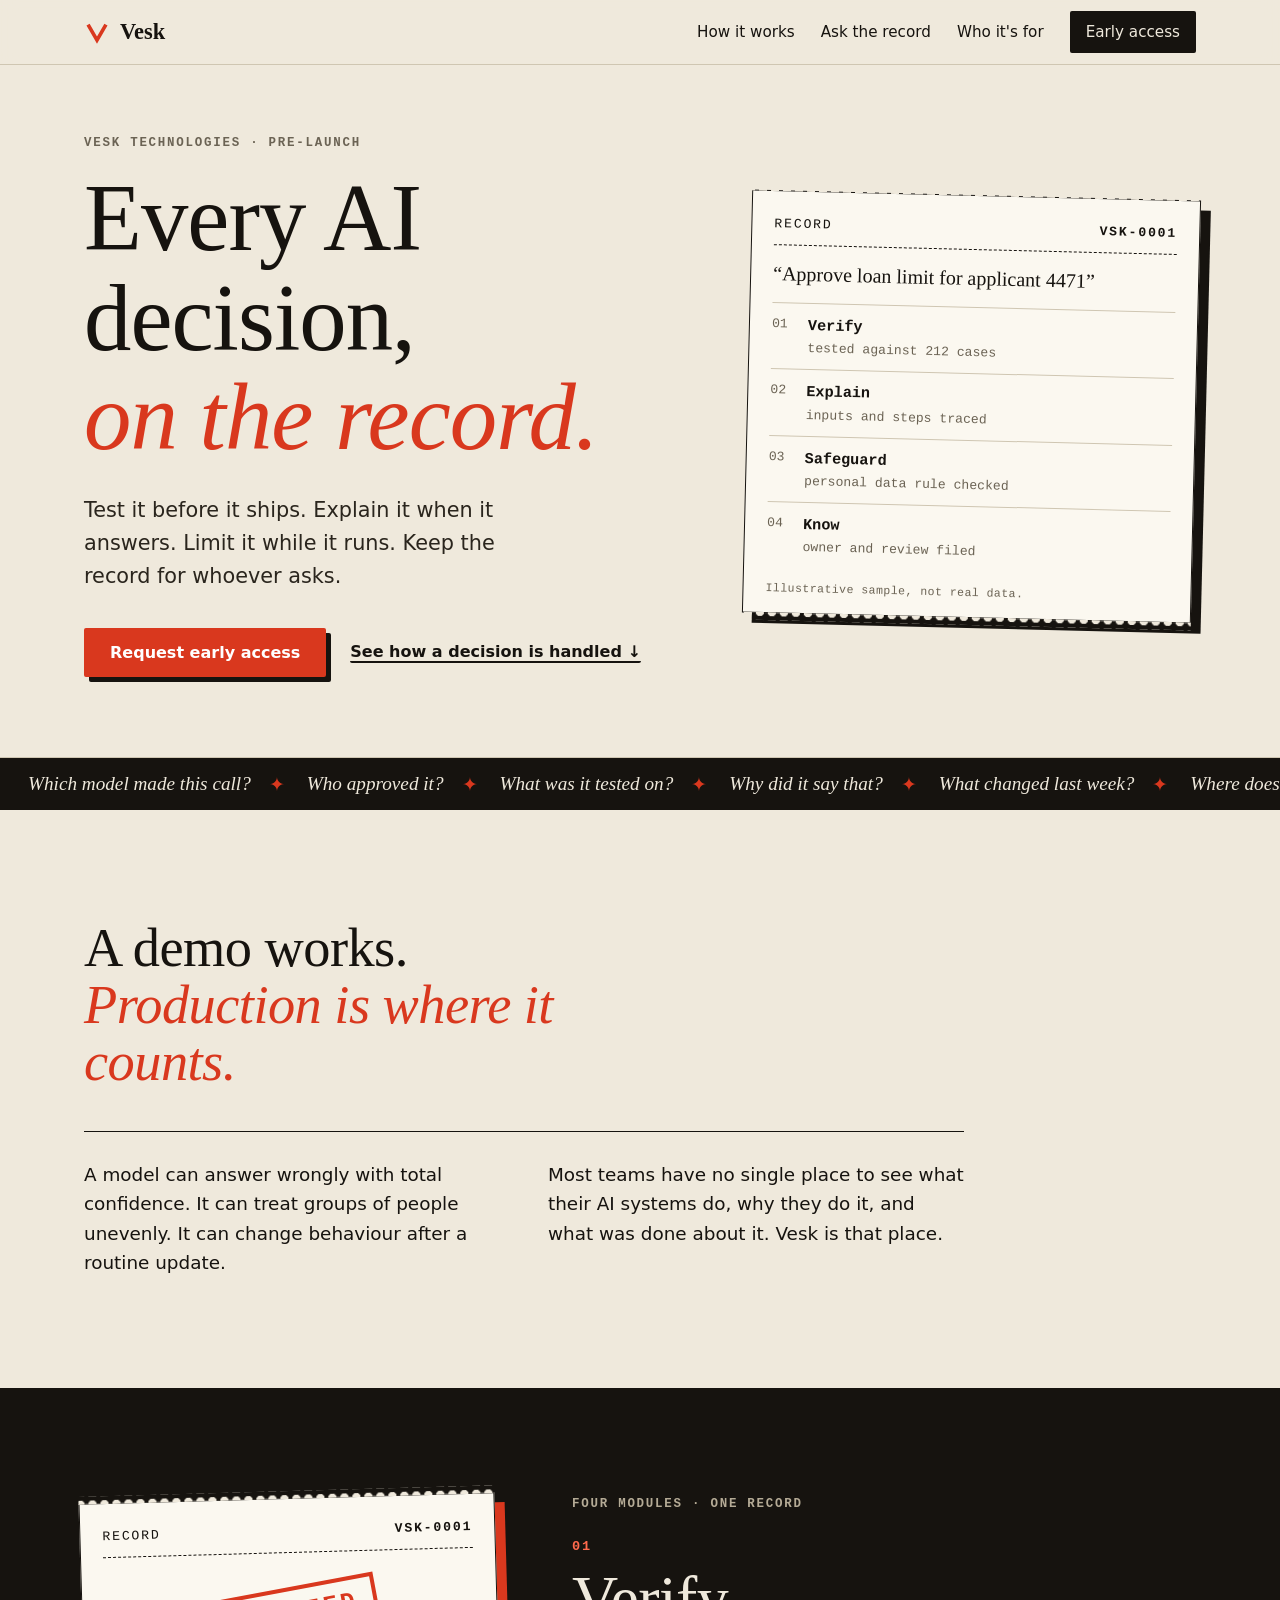
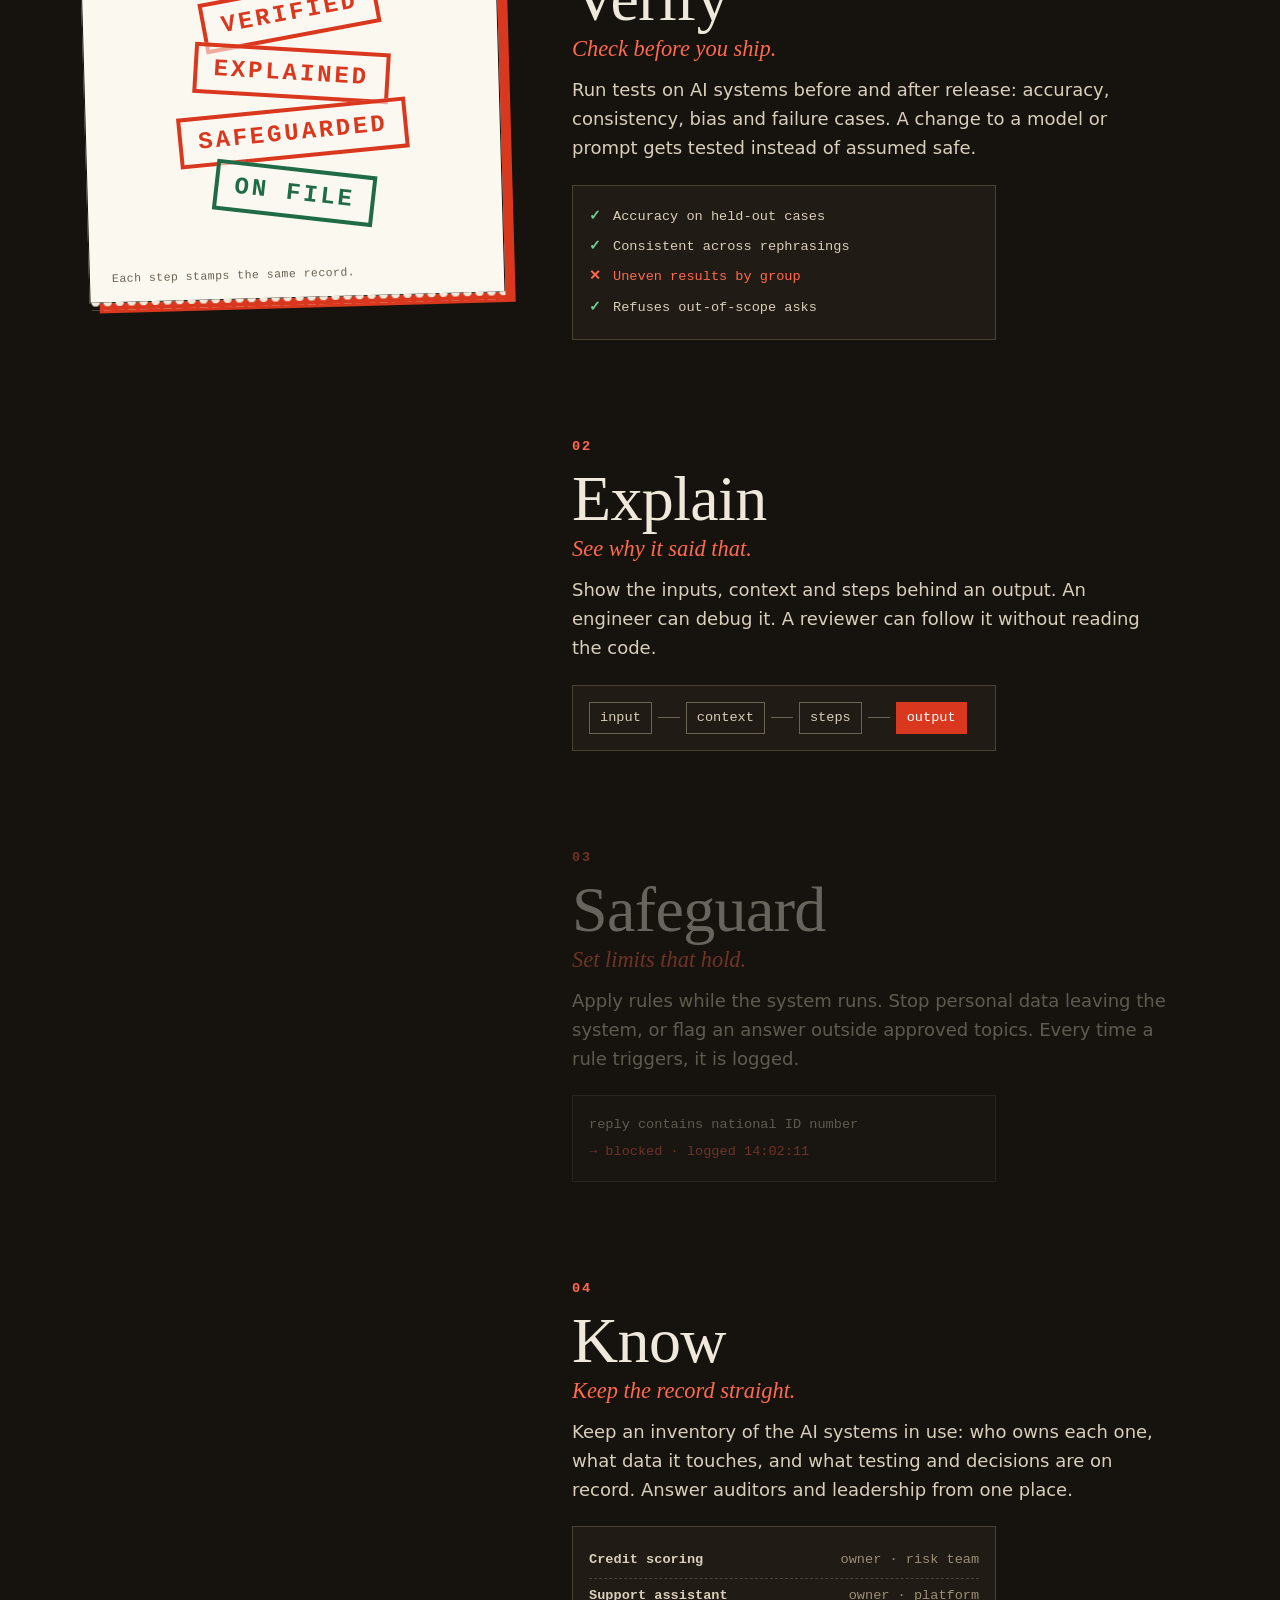
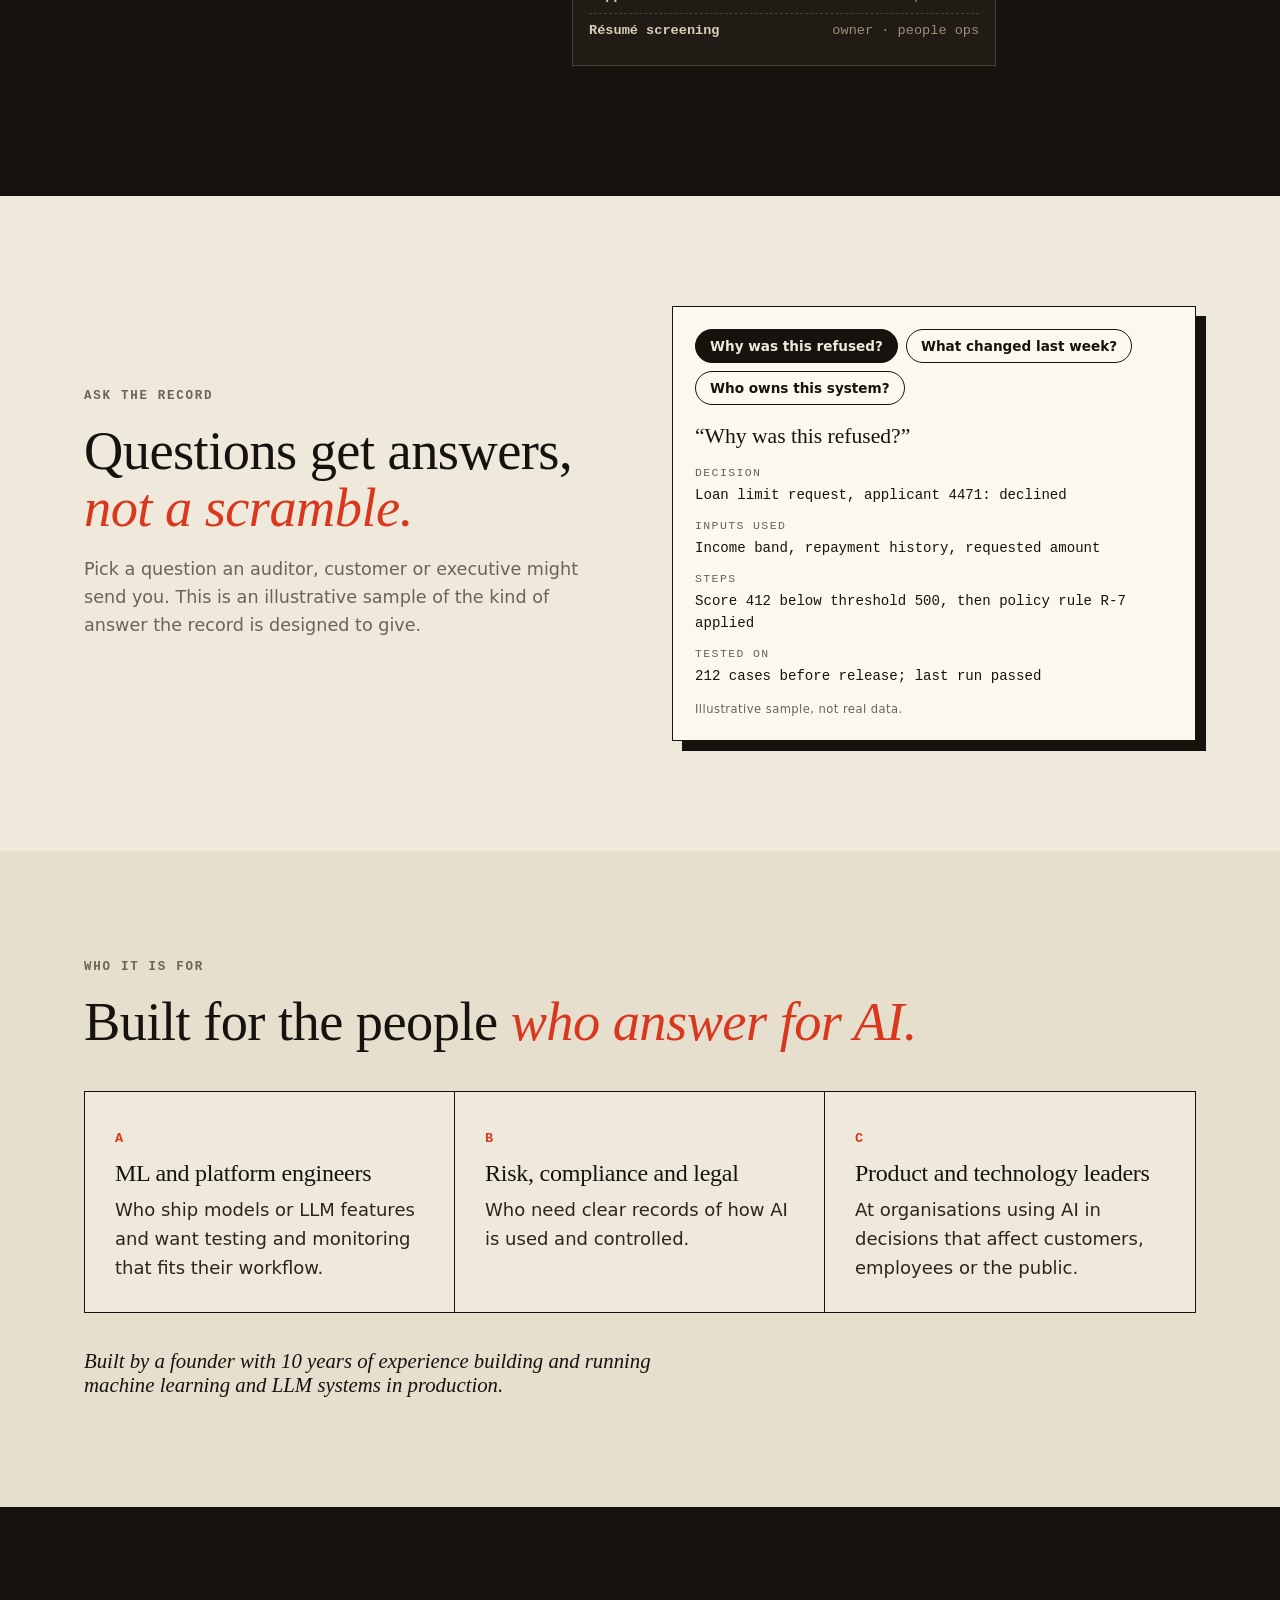
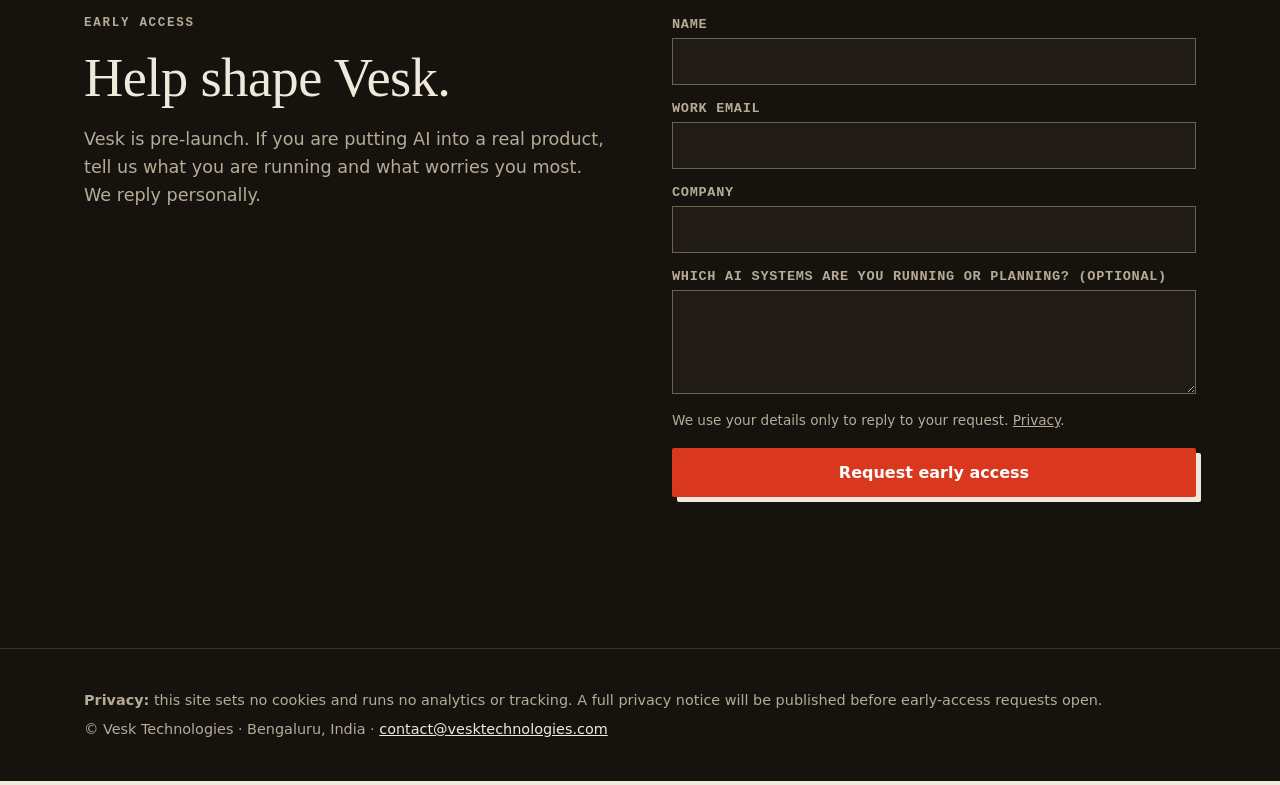
==== commit c6b256b9: "Redesign: editorial 'record' concept, new palette and scroll flow; remove roadmap section Co-Authore" ====
--- a/site/index.html
+++ b/site/index.html
@@ -3,13 +3,13 @@
 <head>
 <meta charset="utf-8">
 <meta name="viewport" content="width=device-width,initial-scale=1">
-<title>Vesk Technologies — Responsible AI, engineered</title>
-<meta name="description" content="Vesk is building tools to test AI systems, explain their outputs, set limits that hold at runtime, and keep a record of it all. In development; not yet launched.">
-<meta name="theme-color" content="#0b1020">
+<title>Vesk Technologies — Every AI decision, on the record</title>
+<meta name="description" content="Vesk tests AI systems, explains their outputs, enforces limits at runtime and keeps the record. Pre-launch; request early access.">
+<meta name="theme-color" content="#efe9dc">
 <link rel="icon" href="favicon.svg" type="image/svg+xml">
 <link rel="canonical" href="https://vesktechnologies.com/">
-<meta property="og:title" content="Vesk Technologies — Responsible AI, engineered">
-<meta property="og:description" content="Tools to test it, explain it, limit it and keep a record of it. In development.">
+<meta property="og:title" content="Vesk Technologies — Every AI decision, on the record">
+<meta property="og:description" content="Test it. Explain it. Limit it. Keep the record.">
 <meta property="og:type" content="website">
 <meta property="og:url" content="https://vesktechnologies.com/">
 <link rel="stylesheet" href="css/style.css">
@@ -18,141 +18,102 @@
 <a class="skip" href="#main">Skip to content</a>
 <div class="progress" aria-hidden="true"></div>
 <header><div class="wrap">
-  <a class="logo" href="#top"><img src="favicon.svg" alt="" width="30" height="30">Vesk</a>
+  <a class="logo" href="#top" aria-label="Vesk home"><svg viewBox="0 0 64 64" width="26" height="26" aria-hidden="true"><path d="M10 14l22 38 22-38" fill="none" stroke="currentColor" stroke-width="9" stroke-linejoin="miter"/></svg>Vesk</a>
   <button class="nav-toggle" aria-expanded="false" aria-controls="nav">Menu</button>
   <nav id="nav" aria-label="Main">
-    <a href="#modules">What we build</a><a href="#roadmap">Roadmap</a><a href="#who">Who it's for</a><a href="#early-access">Early access</a>
+    <a href="#how">How it works</a><a href="#ask">Ask the record</a><a href="#who">Who it's for</a><a class="nav-cta" href="#early-access">Early access</a>
   </nav>
 </div></header>
+
 <main id="main">
-<div id="top" class="hero"><div class="wrap">
-  <div>
-    <span class="badge">In development · not yet launched</span>
-    <h1>Responsible AI, <span>engineered.</span></h1>
-    <p class="lead">AI that works in a demo can still fail in production. Vesk is building the tools to test it, explain it, limit it and keep a record of it.</p>
-    <div class="actions"><a class="btn primary" href="#early-access">Request early access</a><a class="btn ghost" href="#roadmap">See the roadmap</a></div>
-    <p class="note">Vesk is in development and has not launched. We are talking with a small number of teams before launch.</p>
+<section id="top" class="hero"><div class="wrap">
+  <div class="hero-copy">
+    <p class="kicker">Vesk Technologies · Pre-launch</p>
+    <h1>Every AI decision,<br><em>on the record.</em></h1>
+    <p class="lead">Test it before it ships. Explain it when it answers. Limit it while it runs. Keep the record for whoever asks.</p>
+    <div class="actions"><a class="btn primary" href="#early-access">Request early access</a><a class="btn link" href="#how">See how a decision is handled <span aria-hidden="true">↓</span></a></div>
   </div>
-  <div class="hero-art" aria-hidden="true">
-    <svg viewBox="0 0 520 520" class="orbit-svg" fill="none">
-      <defs>
-        <radialGradient id="core" cx="50%" cy="50%" r="50%"><stop offset="0" stop-color="#5eead4"/><stop offset="1" stop-color="#a78bfa" stop-opacity=".2"/></radialGradient>
-        <linearGradient id="ring" x1="0" y1="0" x2="1" y2="1"><stop offset="0" stop-color="#5eead4"/><stop offset="1" stop-color="#a78bfa"/></linearGradient>
-      </defs>
-      <circle class="halo" cx="260" cy="260" r="110" fill="url(#core)" opacity=".35"/>
-      <circle cx="260" cy="260" r="46" fill="url(#core)"/>
-      <circle class="ring r1" cx="260" cy="260" r="110" stroke="url(#ring)" stroke-width="1.5" stroke-dasharray="4 10"/>
-      <circle class="ring r2" cx="260" cy="260" r="165" stroke="url(#ring)" stroke-width="1.5"/>
-      <circle class="ring r3" cx="260" cy="260" r="220" stroke="#263056" stroke-width="1.5" stroke-dasharray="2 8"/>
-      <g class="spin s1"><circle cx="260" cy="95" r="9" fill="#5eead4"/><text x="276" y="99">Verify</text></g>
-      <g class="spin s2"><circle cx="425" cy="260" r="9" fill="#a78bfa"/><text x="441" y="264" >Explain</text></g>
-      <g class="spin s3"><circle cx="260" cy="425" r="9" fill="#5eead4"/><text x="276" y="429">Safeguard</text></g>
-      <g class="spin s4"><circle cx="95" cy="260" r="9" fill="#a78bfa"/><text x="32" y="246">Know</text></g>
-    </svg>
-    <img class="hero-img" data-ph data-optional src="img/hero-visual.webp" width="1600" height="1200" alt="Abstract illustration of an AI system surrounded by checks and a record trail" fetchpriority="high">
-  </div>
-</div></div>
-
-<section id="problem"><div class="wrap problem reveal">
-  <div><p class="eyebrow">The problem</p><h2>Nobody notices until a customer or a regulator does.</h2></div>
-  <div>
-    <p>A model can answer wrongly with total confidence. It can treat groups of people unevenly. It can change behaviour after a routine update. Often nobody notices until a customer or a regulator does.</p>
-    <p>Most teams have no single place to see what their AI systems do, why they do it, and what was done about it. Vesk is designed to be that place.</p>
+  <div class="slip" aria-hidden="true">
+    <div class="slip-head"><span>RECORD</span><b>VSK-0001</b></div>
+    <div class="slip-q">“Approve loan limit for applicant 4471”</div>
+    <ul>
+      <li class="st s1"><i>01</i><span>Verify</span><em>tested against 212 cases</em><u>PASSED</u></li>
+      <li class="st s2"><i>02</i><span>Explain</span><em>inputs and steps traced</em><u>TRACED</u></li>
+      <li class="st s3"><i>03</i><span>Safeguard</span><em>personal data rule checked</em><u>HELD</u></li>
+      <li class="st s4"><i>04</i><span>Know</span><em>owner and review filed</em><u>FILED</u></li>
+    </ul>
+    <p class="slip-foot">Illustrative sample, not real data.</p>
   </div>
 </div></section>
 
-<section id="modules" class="alt"><div class="wrap">
-  <p class="eyebrow">What we build</p><h2>Four modules, one loop.</h2>
-  <p class="sub">Check it, understand it, constrain it, record it. Each module is described below as designed. None is released yet.</p>
-  <div class="loop reveal" aria-hidden="true"><a href="#m-verify" class="loop-node on" tabindex="-1">Verify</a><span class="arr">→</span><a href="#m-explain" class="loop-node" tabindex="-1">Explain</a><span class="arr">→</span><a href="#m-safeguard" class="loop-node" tabindex="-1">Safeguard</a><span class="arr">→</span><a href="#m-know" class="loop-node" tabindex="-1">Know</a><span class="arr">↺</span></div>
-  <article class="module reveal " id="m-verify">
-    <div class="m-text"><p class="m-num">01 / 04</p><h3>Verify</h3><p class="m-lead">Check before you ship.</p><p>Verify is intended to run tests on AI systems before and after release: accuracy, consistency, bias and failure cases. A change to a model or prompt gets tested instead of assumed safe.</p><p class="tag">Pre-launch · not yet available</p></div>
-    <figure class="m-vis" aria-hidden="true"><svg viewBox="0 0 400 260" class="vis vis-verify"><rect class="panel" x="10" y="10" width="380" height="240" rx="14"/>
-<g class="row"><rect x="30" y="40" width="22" height="22" rx="6" class="box"/><path d="M35 51l5 5 8-10" class="tick t1"/><rect x="66" y="46" width="200" height="10" rx="5" class="bar"/><rect x="290" y="44" width="70" height="14" rx="7" class="pill ok"/></g>
-<g class="row"><rect x="30" y="86" width="22" height="22" rx="6" class="box"/><path d="M35 97l5 5 8-10" class="tick t2"/><rect x="66" y="92" width="160" height="10" rx="5" class="bar"/><rect x="290" y="90" width="70" height="14" rx="7" class="pill ok"/></g>
-<g class="row"><rect x="30" y="132" width="22" height="22" rx="6" class="box warnb"/><path d="M36 138l10 10M46 138l-10 10" class="cross t3"/><rect x="66" y="138" width="220" height="10" rx="5" class="bar"/><rect x="290" y="136" width="70" height="14" rx="7" class="pill bad"/></g>
-<g class="row"><rect x="30" y="178" width="22" height="22" rx="6" class="box"/><path d="M35 189l5 5 8-10" class="tick t4"/><rect x="66" y="184" width="130" height="10" rx="5" class="bar"/><rect x="290" y="182" width="70" height="14" rx="7" class="pill ok"/></g>
-<rect class="scan" x="14" y="30" width="372" height="3" rx="2"/></svg><figcaption>Illustrative concept, not a product screenshot</figcaption></figure>
-  </article>
-  <article class="module reveal rev" id="m-explain">
-    <div class="m-text"><p class="m-num">02 / 04</p><h3>Explain</h3><p class="m-lead">See why it said that.</p><p>Explain is intended to show the inputs, context and steps behind an output. An engineer can debug it. A reviewer can follow it without reading the code.</p><p class="tag">Pre-launch · not yet available</p></div>
-    <figure class="m-vis" aria-hidden="true"><svg viewBox="0 0 400 260" class="vis vis-explain"><rect class="panel" x="10" y="10" width="380" height="240" rx="14"/>
-<path class="edge e1" d="M60 130 C110 130 110 70 160 70"/><path class="edge e2" d="M60 130 C110 130 110 190 160 190"/><path class="edge e3" d="M160 70 C220 70 220 130 270 130"/><path class="edge e4" d="M160 190 C220 190 220 130 270 130"/><path class="edge e5" d="M270 130 L340 130"/>
-<circle class="node n0" cx="60" cy="130" r="16"/><circle class="node n1" cx="160" cy="70" r="14"/><circle class="node n2" cx="160" cy="190" r="14"/><circle class="node n3" cx="270" cy="130" r="14"/><circle class="node n4 out" cx="340" cy="130" r="18"/>
-<text x="60" y="168" class="lbl">input</text><text x="160" y="106" class="lbl">context</text><text x="160" y="226" class="lbl">steps</text><text x="340" y="168" class="lbl">output</text></svg><figcaption>Illustrative concept, not a product screenshot</figcaption></figure>
-  </article>
-  <article class="module reveal " id="m-safeguard">
-    <div class="m-text"><p class="m-num">03 / 04</p><h3>Safeguard</h3><p class="m-lead">Set limits that hold.</p><p>Safeguard is intended to apply rules while the system runs. Examples: stop personal data leaving the system, or flag an answer outside approved topics. Every time a rule triggers, it is logged.</p><p class="tag">Pre-launch · not yet available</p></div>
-    <figure class="m-vis" aria-hidden="true"><svg viewBox="0 0 400 260" class="vis vis-safe"><rect class="panel" x="10" y="10" width="380" height="240" rx="14"/>
-<path class="lane" d="M30 130 H370"/>
-<rect class="gate" x="180" y="60" width="40" height="140" rx="10"/><rect class="gate-in" x="190" y="100" width="20" height="60" rx="6"/>
-<circle class="pk p1" r="7" cx="30" cy="130"/><circle class="pk p2" r="7" cx="30" cy="130"/><circle class="pk p3 blocked" r="7" cx="30" cy="130"/>
-<text x="100" y="196" class="lbl">output</text><text x="300" y="196" class="lbl">allowed</text><text x="200" y="228" class="lbl red">rule triggered: logged</text></svg><figcaption>Illustrative concept, not a product screenshot</figcaption></figure>
-  </article>
-  <article class="module reveal rev" id="m-know">
-    <div class="m-text"><p class="m-num">04 / 04</p><h3>Know</h3><p class="m-lead">Keep the record straight.</p><p>Know is intended to keep an inventory of the AI systems in use: who owns each one, what data it touches, and what testing and decisions are on record. Questions from auditors or leadership can then be answered from one place.</p><p class="tag">Pre-launch · not yet available</p></div>
-    <figure class="m-vis" aria-hidden="true"><svg viewBox="0 0 400 260" class="vis vis-know"><rect class="panel" x="10" y="10" width="380" height="240" rx="14"/>
-<g class="trow r1"><rect x="30" y="34" width="340" height="38" rx="8" class="cell"/><circle cx="52" cy="53" r="6" class="dot"/><rect x="70" y="48" width="110" height="10" rx="5" class="bar"/><text x="220" y="57" class="lbl l">owner</text><text x="290" y="57" class="lbl l">data</text></g>
-<g class="trow r2"><rect x="30" y="82" width="340" height="38" rx="8" class="cell"/><circle cx="52" cy="101" r="6" class="dot"/><rect x="70" y="96" width="90" height="10" rx="5" class="bar"/><text x="220" y="105" class="lbl l">owner</text><text x="290" y="105" class="lbl l">data</text></g>
-<g class="trow r3"><rect x="30" y="130" width="340" height="38" rx="8" class="cell"/><circle cx="52" cy="149" r="6" class="dot"/><rect x="70" y="144" width="130" height="10" rx="5" class="bar"/><text x="220" y="153" class="lbl l">owner</text><text x="290" y="153" class="lbl l">data</text></g>
-<g class="trow r4"><rect x="30" y="178" width="340" height="38" rx="8" class="cell"/><circle cx="52" cy="197" r="6" class="dot"/><rect x="70" y="192" width="100" height="10" rx="5" class="bar"/><text x="220" y="201" class="lbl l">owner</text><text x="290" y="201" class="lbl l">data</text></g>
-<text x="30" y="238" class="lbl l">reviews and decisions on record</text></svg><figcaption>Illustrative concept, not a product screenshot</figcaption></figure>
-  </article>
-  <p class="status">Status: all four modules are pre-launch.</p>
-  <img class="reveal banner" data-ph data-optional src="img/modules-banner.webp" width="2520" height="1080" alt="Wide illustration of four connected stages: test, explain, limit, record" loading="lazy">
+<div class="ticker" aria-label="Questions Vesk is built to answer"><div class="ticker-track">
+  <span>Which model made this call?</span><span>Who approved it?</span><span>What was it tested on?</span><span>Why did it say that?</span><span>What changed last week?</span><span>Where does the personal data go?</span><span>Can you prove it?</span>
+  <span aria-hidden="true">Which model made this call?</span><span aria-hidden="true">Who approved it?</span><span aria-hidden="true">What was it tested on?</span><span aria-hidden="true">Why did it say that?</span><span aria-hidden="true">What changed last week?</span><span aria-hidden="true">Where does the personal data go?</span><span aria-hidden="true">Can you prove it?</span>
+</div></div>
+
+<section id="problem"><div class="wrap problem">
+  <h2 class="reveal">A demo works. <em>Production is where it counts.</em></h2>
+  <div class="cols reveal">
+    <p>A model can answer wrongly with total confidence. It can treat groups of people unevenly. It can change behaviour after a routine update.</p>
+    <p>Most teams have no single place to see what their AI systems do, why they do it, and what was done about it. Vesk is that place.</p>
+  </div>
 </div></section>
 
-<section id="roadmap"><div class="wrap">
-  <p class="eyebrow">Roadmap</p><h2>What exists, and what is planned.</h2>
-  <p class="sub">Two clearly separate lists. Dates and order of planned items may change. We will not describe an item as available until it ships.</p>
-  <div class="split">
-    <div class="today reveal">
-      <h3>Today <span class="badge ok">In development</span></h3>
-      <ul>
-        <li>The four modules are being defined with early-access teams.</li>
-        <li>The first version is being built.</li>
-        <li>This site, which describes the plan. No Vesk product is available yet.</li>
-      </ul>
+<section id="how" class="dark"><div class="wrap how">
+  <div class="how-pin"><div class="slip slip-big" aria-hidden="true" id="pin-slip">
+    <div class="slip-head"><span>RECORD</span><b>VSK-0001</b></div>
+    <div class="stamp-stack">
+      <div class="stamp" data-s="1">VERIFIED</div><div class="stamp" data-s="2">EXPLAINED</div><div class="stamp" data-s="3">SAFEGUARDED</div><div class="stamp" data-s="4">ON FILE</div>
     </div>
-    <div class="planned reveal">
-      <h3>Planned <span class="badge">Not available yet</span></h3>
-      <ol class="timeline">
-        <li><strong>Now</strong><p>Defining the four modules with early-access teams; building the first version.</p><span class="badge">In development</span></li>
-        <li><strong>Next</strong><p>First early-access release to a small group of teams.</p><span class="badge">Planned · no date</span></li>
-        <li><strong>Later</strong><p>Wider availability after early-access feedback.</p><span class="badge">Planned · no date</span></li>
-      </ol>
+    <p class="slip-foot">Each step stamps the same record.</p>
+  </div></div>
+  <div class="how-steps">
+    <p class="kicker">Four modules · one record</p>
+    <article class="step" data-s="1" id="m-verify"><i>01</i><h3>Verify</h3><p class="lead2">Check before you ship.</p><p>Run tests on AI systems before and after release: accuracy, consistency, bias and failure cases. A change to a model or prompt gets tested instead of assumed safe.</p>
+      <div class="demo d-verify" aria-hidden="true"><div><b>✓</b>Accuracy on held-out cases</div><div><b>✓</b>Consistent across rephrasings</div><div class="bad"><b>✕</b>Uneven results by group</div><div><b>✓</b>Refuses out-of-scope asks</div></div></article>
+    <article class="step" data-s="2" id="m-explain"><i>02</i><h3>Explain</h3><p class="lead2">See why it said that.</p><p>Show the inputs, context and steps behind an output. An engineer can debug it. A reviewer can follow it without reading the code.</p>
+      <div class="demo d-explain" aria-hidden="true"><span>input</span><s></s><span>context</span><s></s><span>steps</span><s></s><span class="o">output</span></div></article>
+    <article class="step" data-s="3" id="m-safeguard"><i>03</i><h3>Safeguard</h3><p class="lead2">Set limits that hold.</p><p>Apply rules while the system runs. Stop personal data leaving the system, or flag an answer outside approved topics. Every time a rule triggers, it is logged.</p>
+      <div class="demo d-safe" aria-hidden="true"><code>reply contains national ID number</code><code class="hit">→ blocked · logged 14:02:11</code></div></article>
+    <article class="step" data-s="4" id="m-know"><i>04</i><h3>Know</h3><p class="lead2">Keep the record straight.</p><p>Keep an inventory of the AI systems in use: who owns each one, what data it touches, and what testing and decisions are on record. Answer auditors and leadership from one place.</p>
+      <div class="demo d-know" aria-hidden="true"><div><b>Credit scoring</b><span>owner · risk team</span></div><div><b>Support assistant</b><span>owner · platform</span></div><div><b>Résumé screening</b><span>owner · people ops</span></div></div></article>
+  </div>
+</div></section>
+
+<section id="ask"><div class="wrap ask">
+  <div class="reveal"><p class="kicker">Ask the record</p><h2>Questions get answers, <em>not a scramble.</em></h2><p class="sub">Pick a question an auditor, customer or executive might send you. This is an illustrative sample of the kind of answer the record is designed to give.</p></div>
+  <div class="console reveal">
+    <div class="chips" role="tablist" aria-label="Sample questions">
+      <button role="tab" aria-selected="true" data-a="0">Why was this refused?</button>
+      <button role="tab" aria-selected="false" data-a="1">What changed last week?</button>
+      <button role="tab" aria-selected="false" data-a="2">Who owns this system?</button>
     </div>
-  </div>
-  <h3 class="caps-h">Planned capabilities</h3>
-  <div class="caps">
-    <div class="cap reveal"><b>Verify</b><p>Repeatable test suites that run on every model or prompt change.</p><span class="badge">Planned</span></div>
-    <div class="cap reveal"><b>Explain</b><p>A trace view for a single output.</p><span class="badge">Planned</span></div>
-    <div class="cap reveal"><b>Safeguard</b><p>Configurable runtime rules with a log of each trigger.</p><span class="badge">Planned</span></div>
-    <div class="cap reveal"><b>Know</b><p>An AI inventory with owners, data and review history.</p><span class="badge">Planned</span></div>
+    <div class="answer" role="tabpanel" aria-live="polite" id="answer"></div>
+    <p class="slip-foot">Illustrative sample, not real data.</p>
   </div>
 </div></section>
 
 <section id="who" class="alt"><div class="wrap">
-  <p class="eyebrow">Who it is for</p><h2>Built for the people who answer for AI.</h2>
+  <p class="kicker">Who it is for</p><h2 class="reveal">Built for the people <em>who answer for AI.</em></h2>
   <div class="who">
-    <div class="card reveal"><h3>ML and platform engineers</h3><p>Who ship models or LLM features and want testing and monitoring that fits their workflow.</p></div>
-    <div class="card reveal"><h3>Risk, compliance and legal teams</h3><p>Who need clear records of how AI is used and controlled.</p></div>
-    <div class="card reveal"><h3>Product and technology leaders</h3><p>At organisations that use AI in decisions affecting customers, employees or the public, and are asked to show it is under control.</p></div>
+    <div class="card reveal"><i>A</i><h3>ML and platform engineers</h3><p>Who ship models or LLM features and want testing and monitoring that fits their workflow.</p></div>
+    <div class="card reveal"><i>B</i><h3>Risk, compliance and legal</h3><p>Who need clear records of how AI is used and controlled.</p></div>
+    <div class="card reveal"><i>C</i><h3>Product and technology leaders</h3><p>At organisations using AI in decisions that affect customers, employees or the public.</p></div>
   </div>
-  <p class="founder">Vesk is built by a founder with 10 years of experience building and running machine learning and LLM systems in production.</p>
+  <p class="founder">Built by a founder with 10 years of experience building and running machine learning and LLM systems in production.</p>
 </div></section>
 
-<section id="early-access"><div class="wrap contact">
+<section id="early-access" class="dark"><div class="wrap contact">
   <div class="reveal">
-    <p class="eyebrow">Early access</p><h2>Help shape Vesk.</h2>
-    <p class="sub">We are pre-launch. If you are putting AI into a real product, tell us what you are running and what worries you most. We will reply personally.</p>
+    <p class="kicker">Early access</p><h2>Help shape Vesk.</h2>
+    <p class="sub">Vesk is pre-launch. If you are putting AI into a real product, tell us what you are running and what worries you most. We reply personally.</p>
   </div>
   <form id="ea-form" class="reveal" novalidate>
     <label>Name<input name="name" autocomplete="name" required></label>
     <label>Work email<input name="email" type="email" autocomplete="email" required></label>
     <label>Company<input name="company" autocomplete="organization"></label>
     <label>Which AI systems are you running or planning? (optional)<textarea name="systems" rows="4"></textarea></label>
-    <p class="consent">We will use your details only to reply to your request. <a href="#privacy">Privacy notice</a>.</p>
+    <p class="consent">We use your details only to reply to your request. <a href="#privacy">Privacy</a>.</p>
     <button class="btn primary" type="submit">Request early access</button>
     <p id="ea-status" role="status" aria-live="polite"></p>
   </form>
@@ -160,7 +121,7 @@
 </main>
 <footer><div class="wrap">
   <p id="privacy"><b>Privacy:</b> this site sets no cookies and runs no analytics or tracking. A full privacy notice will be published before early-access requests open.</p>
-  <p>© Vesk Technologies · Bengaluru, India · vesktechnologies.com · <a href="mailto:contact@vesktechnologies.com">contact@vesktechnologies.com</a></p>
+  <p>© Vesk Technologies · Bengaluru, India · <a href="mailto:contact@vesktechnologies.com">contact@vesktechnologies.com</a></p>
 </div></footer>
 <script src="js/config.js"></script>
 <script src="js/main.js"></script>
--- a/site/css/style.css
+++ b/site/css/style.css
@@ -1,138 +1,119 @@
-:root{--bg:#0b1020;--bg2:#111833;--card:#151d3b;--line:#263056;--text:#e8ecf8;--mute:#aab3d0;--accent:#5eead4;--accent2:#a78bfa;--warn:#fbbf24;--r:16px;--max:1120px}
+:root{--paper:#efe9dc;--paper2:#e6dfce;--ink:#16130f;--ink2:#2a251d;--mute:#6b6354;--red:#d9381e;--redd:#b72a13;--ok:#1f6b45;--line:#cfc6b2;--max:1160px;
+--serif:"Iowan Old Style","Palatino Linotype",Palatino,"Book Antiqua",Georgia,serif;--mono:ui-monospace,"SF Mono",Menlo,Consolas,monospace;--sans:system-ui,-apple-system,"Segoe UI",Roboto,sans-serif}
 *{box-sizing:border-box}html{scroll-behavior:smooth;scroll-padding-top:72px}
-body{margin:0;font:17px/1.65 system-ui,-apple-system,"Segoe UI",Roboto,sans-serif;background:var(--bg);color:var(--text)}
-img,svg{max-width:100%;display:block}a{color:var(--accent)}
+body{margin:0;background:var(--paper);color:var(--ink);font:18px/1.6 var(--sans);-webkit-font-smoothing:antialiased}
+img,svg{max-width:100%}a{color:inherit}
 .wrap{max-width:var(--max);margin:0 auto;padding:0 24px}
-.skip{position:absolute;left:-999px;top:8px;background:var(--accent);color:#04201c;padding:8px 14px;border-radius:8px;z-index:100}.skip:focus{left:8px}
-:focus-visible{outline:3px solid var(--accent);outline-offset:3px;border-radius:6px}
-header{position:sticky;top:0;z-index:50;background:rgba(11,16,32,.85);backdrop-filter:blur(10px);border-bottom:1px solid var(--line)}
+.skip{position:absolute;left:-999px;top:8px;background:var(--ink);color:var(--paper);padding:8px 14px;z-index:99}.skip:focus{left:8px}
+:focus-visible{outline:3px solid var(--red);outline-offset:3px}
+.progress{position:fixed;top:0;left:0;right:0;height:3px;background:var(--red);transform:scaleX(0);transform-origin:0 50%;z-index:60}
+h1,h2,h3{font-family:var(--serif);font-weight:500;line-height:1.05;letter-spacing:-.01em;margin:0}
+h1{font-size:clamp(2.8rem,7.4vw,6rem)}h2{font-size:clamp(2rem,4.6vw,3.4rem);margin-bottom:18px}h3{font-size:1.9rem}
+em{font-style:italic;color:var(--red)}
+.kicker{font:600 .78rem/1 var(--mono);letter-spacing:.14em;text-transform:uppercase;color:var(--mute);margin:0 0 20px}
+.sub{color:var(--mute);max-width:56ch;font-size:1.1rem}
+/* header */
+header{position:sticky;top:0;z-index:50;background:rgba(239,233,220,.92);backdrop-filter:blur(8px);border-bottom:1px solid var(--line)}
 header .wrap{display:flex;align-items:center;justify-content:space-between;height:64px}
-.logo{display:flex;gap:10px;align-items:center;font-weight:700;font-size:1.25rem;color:var(--text);text-decoration:none;letter-spacing:.02em}
-.logo img{width:30px;height:30px}
-nav{display:flex;gap:26px}nav a{color:var(--mute);text-decoration:none;font-size:.95rem}nav a:hover{color:var(--text)}
-.nav-toggle{display:none;background:none;border:1px solid var(--line);color:var(--text);border-radius:10px;padding:8px 12px;font:inherit}
-.btn{display:inline-block;padding:13px 24px;border-radius:999px;font-weight:600;text-decoration:none;border:1px solid transparent;cursor:pointer;font-size:1rem;font-family:inherit;transition:transform .15s}
-.btn:hover{transform:translateY(-2px)}
-.btn.primary{background:linear-gradient(135deg,var(--accent),#38bdf8);color:#04201c}
-.btn.ghost{border-color:var(--line);color:var(--text)}.btn.ghost:hover{border-color:var(--accent)}
-.hero{position:relative;overflow:hidden;padding:110px 0 90px;background:radial-gradient(900px 500px at 80% -10%,rgba(167,139,250,.25),transparent),radial-gradient(700px 500px at 0% 20%,rgba(94,234,212,.15),transparent)}
-.hero::before{content:"";position:absolute;inset:0;background-image:linear-gradient(var(--line) 1px,transparent 1px),linear-gradient(90deg,var(--line) 1px,transparent 1px);background-size:56px 56px;opacity:.25;mask-image:radial-gradient(ellipse at 50% 30%,#000,transparent 70%);-webkit-mask-image:radial-gradient(ellipse at 50% 30%,#000,transparent 70%)}
-.hero .wrap{position:relative;display:grid;grid-template-columns:1.15fr .85fr;gap:48px;align-items:center}
-h1{font-size:clamp(2.4rem,6vw,4.2rem);line-height:1.08;margin:0 0 20px;letter-spacing:-.02em}
-h1 span{background:linear-gradient(120deg,var(--accent),var(--accent2));-webkit-background-clip:text;background-clip:text;color:transparent}
-.lead{font-size:1.2rem;color:var(--mute);max-width:36em}
-.badge{display:inline-block;border:1px solid var(--warn);color:var(--warn);border-radius:999px;padding:3px 12px;font-size:.8rem;font-weight:600;letter-spacing:.04em;text-transform:uppercase}
-.hero .badge{margin-bottom:22px}.actions{display:flex;gap:14px;flex-wrap:wrap;margin:28px 0 14px}.note{color:var(--mute);font-size:.95rem}
-section{padding:88px 0}section.alt{background:var(--bg2)}
-h2{font-size:clamp(1.8rem,4vw,2.6rem);line-height:1.15;margin:0 0 16px;letter-spacing:-.01em}
-.eyebrow{color:var(--accent);font-weight:600;font-size:.85rem;letter-spacing:.12em;text-transform:uppercase;margin:0 0 10px}
-.sub{color:var(--mute);max-width:44em}
-.problem{display:grid;grid-template-columns:1fr 1fr;gap:48px}.problem p{margin:0 0 16px;color:var(--mute);font-size:1.1rem}.problem p:first-child{color:var(--text)}
-.grid{display:grid;grid-template-columns:repeat(auto-fit,minmax(240px,1fr));gap:20px;margin-top:40px}
-.card{background:var(--card);border:1px solid var(--line);border-radius:var(--r);padding:28px;transition:border-color .2s,transform .2s}
-.card:hover{border-color:var(--accent);transform:translateY(-4px)}
-.card h3{margin:14px 0 8px;font-size:1.3rem}.card p{margin:0;color:var(--mute)}.card .tag{font-size:.8rem;color:var(--warn);text-transform:uppercase;letter-spacing:.06em;font-weight:600;margin-top:16px}
-.ico{width:44px;height:44px;border-radius:12px;display:grid;place-items:center;background:rgba(94,234,212,.12);color:var(--accent)}.ico svg{width:24px;height:24px}
-.loop{display:flex;flex-wrap:wrap;justify-content:center;gap:12px;align-items:center;margin:40px 0 0}
-.loop-node{border:1px solid var(--line);border-radius:999px;padding:8px 20px;font-weight:600;transition:all .4s;color:var(--mute)}
-.loop-node.on{border-color:var(--accent);color:var(--accent);box-shadow:0 0 24px rgba(94,234,212,.35)}
-.loop .arr{color:var(--line)}
-.status{margin-top:28px;color:var(--mute);font-size:.95rem}
-.timeline{list-style:none;margin:40px 0 0;padding:0;display:grid;gap:20px;grid-template-columns:repeat(auto-fit,minmax(260px,1fr))}
-.timeline li{border-left:3px solid var(--accent2);padding:4px 0 4px 20px}.timeline strong{font-size:1.2rem}.timeline p{margin:6px 0 10px;color:var(--mute)}
-.caps{margin-top:40px;display:grid;grid-template-columns:repeat(auto-fit,minmax(240px,1fr));gap:16px}
-.cap{border:1px dashed var(--line);border-radius:var(--r);padding:20px}.cap b{color:var(--accent)}.cap p{margin:6px 0 10px;color:var(--mute)}
-.who{display:grid;grid-template-columns:repeat(auto-fit,minmax(260px,1fr));gap:20px;margin-top:36px}
-.founder{margin-top:36px;color:var(--mute);border-left:3px solid var(--accent);padding-left:18px;max-width:46em}
-.contact{display:grid;grid-template-columns:1fr 1fr;gap:48px}
-form{display:grid;gap:16px}label{display:grid;gap:6px;font-weight:600;font-size:.95rem}
-input,textarea{font:inherit;background:var(--bg);color:var(--text);border:1px solid var(--line);border-radius:10px;padding:12px 14px}
-input:focus,textarea:focus{border-color:var(--accent)}
-.consent{font-size:.88rem;color:var(--mute);font-weight:400}#ea-status{min-height:1.5em;color:var(--warn);margin:0}
-footer{border-top:1px solid var(--line);padding:32px 0;color:var(--mute);font-size:.92rem}
-@media(max-width:820px){.hero .wrap,.problem,.contact{grid-template-columns:1fr}.hero{padding:70px 0 60px}section{padding:64px 0}
- .nav-toggle{display:block}nav{display:none;position:absolute;top:64px;left:0;right:0;background:var(--bg);flex-direction:column;gap:0;border-bottom:1px solid var(--line)}
- nav.open{display:flex}nav a{padding:16px 24px;border-top:1px solid var(--line)}}
-
-
-/* ---- Creative pass (VES-29) ---- */
-.progress{position:fixed;top:0;left:0;height:3px;width:100%;transform-origin:0 50%;transform:scaleX(0);background:linear-gradient(90deg,var(--accent),var(--accent2));z-index:60}
-.hero{padding:96px 0 80px}
-.hero::after{content:"";position:absolute;width:520px;height:520px;right:-120px;top:-160px;border-radius:50%;background:radial-gradient(circle,rgba(167,139,250,.25),transparent 70%);animation:drift 14s ease-in-out infinite alternate;pointer-events:none}
-.hero .wrap{z-index:1}
-h1 span{background-size:200% 100%;animation:shine 6s linear infinite}
-.hero-art{position:relative;aspect-ratio:1;max-width:520px;width:100%;margin-left:auto}
-.orbit-svg{width:100%;height:auto;overflow:visible;transform:translate3d(0,var(--py,0),0)}
-.orbit-svg text{fill:var(--mute);font:600 15px/1 ui-monospace,Menlo,Consolas,monospace;letter-spacing:.04em}
-.orbit-svg .spin{transform-origin:260px 260px}
-.hero-img{display:none;position:absolute;inset:0;width:100%;height:100%;object-fit:cover;border-radius:var(--r)}
-.hero-img.loaded{display:block}
-.banner{display:none;margin-top:40px;border-radius:16px;width:100%;height:auto}.banner.loaded{display:block}
-.badge.ok{border-color:var(--accent);color:var(--accent)}
-.loop-node{text-decoration:none}
-.loop-node:hover{color:var(--text);border-color:var(--accent)}
-/* modules showcase */
-.module{display:grid;grid-template-columns:1fr 1fr;gap:56px;align-items:center;margin-top:72px}
-.module.rev .m-text{order:2}
-.m-num{font:600 .85rem ui-monospace,Menlo,Consolas,monospace;color:var(--accent2);letter-spacing:.14em;margin:0 0 6px}
-.m-text h3{font-size:clamp(2rem,4vw,2.8rem);margin:0 0 6px;letter-spacing:-.02em;line-height:1.1}
-.m-lead{font-size:1.25rem;color:var(--text);margin:0 0 12px}
-.m-text p{color:var(--mute)}.m-text .m-lead{color:var(--text)}
-.m-text .tag{font-size:.8rem;color:var(--warn);text-transform:uppercase;letter-spacing:.06em;font-weight:600;margin-top:16px}
-.m-vis{margin:0;padding:14px;border:1px solid var(--line);border-radius:20px;background:linear-gradient(160deg,var(--card),var(--bg));box-shadow:0 30px 60px -30px rgba(94,234,212,.25)}
-.m-vis figcaption{font-size:.78rem;color:var(--mute);text-align:center;padding-top:10px}
-.vis{width:100%;height:auto}
-.vis .panel{fill:var(--bg);stroke:var(--line)}
-.vis .bar{fill:var(--line)}.vis .box{fill:none;stroke:var(--line);stroke-width:2}
-.vis .tick,.vis .cross{fill:none;stroke:var(--accent);stroke-width:3;stroke-linecap:round;stroke-linejoin:round}
-.vis .cross,.vis .warnb{stroke:var(--warn)}
-.vis .pill.ok{fill:rgba(94,234,212,.25)}.vis .pill.bad{fill:rgba(251,191,36,.3)}
-.vis .scan{fill:var(--accent);opacity:.5}
-.vis .edge{fill:none;stroke:var(--line);stroke-width:2}
-.vis .node{fill:var(--card);stroke:var(--accent2);stroke-width:2}.vis .node.out{stroke:var(--accent);fill:rgba(94,234,212,.2)}
-.vis .lbl{fill:var(--mute);font:12px ui-monospace,Menlo,Consolas,monospace;text-anchor:middle}.vis .lbl.l{text-anchor:start}.vis .lbl.red{fill:var(--warn)}
-.vis .lane{stroke:var(--line);stroke-width:2;stroke-dasharray:4 6;fill:none}
-.vis .gate{fill:var(--card);stroke:var(--accent2);stroke-width:2}.vis .gate-in{fill:rgba(167,139,250,.35)}
-.vis .pk{fill:var(--accent)}.vis .pk.blocked{fill:var(--warn)}
-.vis .cell{fill:var(--card);stroke:var(--line)}.vis .dot{fill:var(--accent)}
-/* roadmap */
-.split{display:grid;grid-template-columns:1fr 1.4fr;gap:24px;margin-top:40px}
-.today,.planned{border-radius:20px;padding:28px;border:1px solid var(--line)}
-.today{background:linear-gradient(160deg,rgba(94,234,212,.08),var(--card));border-color:rgba(94,234,212,.4)}
-.planned{border-style:dashed;background:transparent}
-.today h3,.planned h3{margin:0 0 16px;display:flex;gap:12px;align-items:center;flex-wrap:wrap}
-.today ul{margin:0;padding-left:20px;color:var(--mute)}.today li{margin-bottom:10px}
-.planned .timeline{margin:0;grid-template-columns:1fr}
-.caps-h{margin-top:48px}
-.cap{transition:border-color .2s,transform .2s}.cap:hover{border-color:var(--accent2);transform:translateY(-3px)}
-@keyframes drift{to{transform:translate(-60px,50px)}}
-@keyframes shine{to{background-position:200% 0}}
-@media(max-width:820px){.module,.split{grid-template-columns:1fr;gap:28px}.module.rev .m-text{order:0}.module{margin-top:56px}.hero-art{max-width:360px;margin:0 auto}}
-@media(prefers-reduced-motion:no-preference){
- .orbit-svg .halo{animation:pulse 4s ease-in-out infinite;transform-origin:260px 260px}
- .orbit-svg .r1{animation:rot 40s linear infinite;transform-origin:260px 260px}
- .orbit-svg .r3{animation:rot 90s linear infinite reverse;transform-origin:260px 260px}
- .orbit-svg .s1{animation:rot 36s linear infinite}.orbit-svg .s2{animation:rot 36s linear infinite;animation-delay:-9s}
- .orbit-svg .s3{animation:rot 36s linear infinite;animation-delay:-18s}.orbit-svg .s4{animation:rot 36s linear infinite;animation-delay:-27s}
- .orbit-svg .spin text{animation:rot 36s linear infinite reverse;transform-box:fill-box;transform-origin:center}
- .vis-verify .scan{animation:scan 4s ease-in-out infinite}
- .vis-verify .tick,.vis-verify .cross{stroke-dasharray:30;stroke-dashoffset:30;animation:draw 4s ease-in-out infinite}
- .vis-verify .t2{animation-delay:.5s}.vis-verify .t3{animation-delay:1s}.vis-verify .t4{animation-delay:1.5s}
- .vis-explain .edge{stroke:var(--accent);stroke-dasharray:6 8;animation:flow 2s linear infinite}
- .vis-explain .node{animation:glow 3s ease-in-out infinite}.vis-explain .n1{animation-delay:.4s}.vis-explain .n2{animation-delay:.8s}.vis-explain .n3{animation-delay:1.2s}.vis-explain .n4{animation-delay:1.6s}
- .vis-safe .pk{animation:travel 5s linear infinite}.vis-safe .p2{animation-delay:-1.7s}.vis-safe .p3{animation:travelblock 5s linear infinite;animation-delay:-3.3s}
- .vis-safe .gate-in{animation:pulse 2.5s ease-in-out infinite;transform-origin:200px 130px}
- .vis-know .trow{animation:rowin 5s ease-in-out infinite}.vis-know .r2{animation-delay:.3s}.vis-know .r3{animation-delay:.6s}.vis-know .r4{animation-delay:.9s}
- .reveal.pre{opacity:0;transform:translateY(28px);transition:opacity .8s,transform .8s}.reveal.pre.in{opacity:1;transform:none}
- @keyframes rot{to{transform:rotate(360deg)}}
- @keyframes pulse{50%{opacity:.55;transform:scale(1.08)}}
- @keyframes scan{0%,100%{transform:translateY(0)}50%{transform:translateY(190px)}}
- @keyframes draw{0%,10%{stroke-dashoffset:30}30%,85%{stroke-dashoffset:0}100%{stroke-dashoffset:30}}
- @keyframes flow{to{stroke-dashoffset:-28}}
- @keyframes glow{50%{fill:rgba(167,139,250,.45)}}
- @keyframes travel{from{transform:translateX(0)}to{transform:translateX(340px)}}
- @keyframes travelblock{0%{transform:translateX(0);opacity:1}45%{transform:translateX(140px);opacity:1}55%,100%{transform:translateX(150px);opacity:0}}
- @keyframes rowin{0%,8%{opacity:.25;transform:translateX(-10px)}22%,90%{opacity:1;transform:none}100%{opacity:.25}}
+.logo{display:flex;align-items:center;gap:10px;font:600 1.4rem var(--serif);text-decoration:none;color:var(--ink)}.logo svg{color:var(--red)}
+nav{display:flex;gap:26px;align-items:center}nav a{text-decoration:none;font-size:.95rem}nav a:hover{color:var(--red)}
+.nav-cta{background:var(--ink);color:var(--paper);padding:9px 16px;border-radius:2px}.nav-cta:hover{background:var(--red);color:#fff}
+.nav-toggle{display:none;background:none;border:1px solid var(--ink);padding:7px 12px;font:inherit;font-size:.9rem;color:var(--ink);cursor:pointer}
+/* buttons */
+.actions{display:flex;gap:24px;align-items:center;flex-wrap:wrap;margin-top:34px}
+.btn{display:inline-block;font:600 1rem var(--sans);padding:15px 26px;text-decoration:none;border:0;cursor:pointer;border-radius:2px}
+.btn.primary{background:var(--red);color:#fff;box-shadow:5px 5px 0 var(--ink);transition:transform .15s,box-shadow .15s}
+.btn.primary:hover{transform:translate(2px,2px);box-shadow:3px 3px 0 var(--ink)}
+.btn.link{padding:0;border-bottom:2px solid var(--ink)}
+/* hero */
+.hero{padding:72px 0 80px;border-bottom:1px solid var(--line)}
+.hero .wrap{display:grid;grid-template-columns:1.15fr .85fr;gap:56px;align-items:center}
+.lead{font-size:1.3rem;max-width:34ch;color:var(--ink2);margin:26px 0 0}
+/* record slip */
+.slip{background:#fbf8f0;border:1.5px solid var(--ink);padding:22px 22px 14px;font-family:var(--mono);font-size:.82rem;position:relative;box-shadow:10px 10px 0 var(--ink);transform:rotate(1.4deg);color:var(--ink)}
+.slip:before,.slip:after{content:"";position:absolute;left:-1px;right:-1px;height:8px;background:radial-gradient(circle at 6px 0,var(--paper) 4px,transparent 4.5px) 0 0/12px 8px repeat-x}
+.slip:before{top:-8px;transform:rotate(180deg)}.slip:after{bottom:-8px}
+.slip-head{display:flex;justify-content:space-between;border-bottom:1.5px dashed var(--ink);padding-bottom:10px;letter-spacing:.14em}
+.slip-q{font:500 1.25rem/1.25 var(--serif);margin:16px 0}
+.slip ul{list-style:none;margin:0;padding:0}
+.st{display:grid;grid-template-columns:28px 1fr auto;grid-template-areas:"i s u" "i e u";gap:0 8px;padding:10px 0;border-top:1px solid var(--line)}
+.st i{grid-area:i;font-style:normal;color:var(--mute)}.st span{grid-area:s;font-weight:700;font-size:.95rem}.st em{grid-area:e;color:var(--mute);font-style:normal}
+.st u{grid-area:u;text-decoration:none;align-self:center;border:2px solid var(--red);color:var(--red);padding:3px 8px;font-weight:700;letter-spacing:.1em;transform:rotate(-4deg);opacity:0;animation:stamp 9s infinite}
+.st.s2 u{animation-delay:1.4s}.st.s3 u{animation-delay:2.8s}.st.s4 u{animation-delay:4.2s}
+@keyframes stamp{0%{opacity:0;transform:rotate(-4deg) scale(2.2)}3%{opacity:1;transform:rotate(-4deg) scale(1)}80%{opacity:1}90%,100%{opacity:0}}
+.slip-foot{margin:12px 0 0;color:var(--mute);font-size:.72rem;letter-spacing:.04em}
+/* ticker */
+.ticker{overflow:hidden;background:var(--ink);color:var(--paper);padding:15px 0;font:500 1.2rem var(--serif);font-style:italic;white-space:nowrap}
+.ticker-track{display:inline-flex;gap:0;animation:tick 48s linear infinite}
+.ticker span{padding:0 28px;position:relative}.ticker span:after{content:"✦";color:var(--red);position:absolute;right:-6px;font-style:normal}
+@keyframes tick{to{transform:translateX(-50%)}}
+/* problem */
+section{padding:110px 0}
+.problem h2{max-width:18ch}
+.cols{display:grid;grid-template-columns:1fr 1fr;gap:48px;margin-top:40px;font-size:1.15rem;max-width:880px;border-top:1.5px solid var(--ink);padding-top:28px}
+.cols p{margin:0}
+/* dark sections */
+.dark{background:var(--ink);color:var(--paper)}.dark .kicker{color:#b5ab96}.dark .sub{color:#b5ab96}.dark em{color:#ff6a4d}
+/* how: pinned slip + steps */
+.how{display:grid;grid-template-columns:.8fr 1.2fr;gap:72px;align-items:start}
+.how-pin{position:sticky;top:96px}
+.slip-big{transform:rotate(-1.6deg);box-shadow:10px 10px 0 var(--red);min-height:360px}
+.stamp-stack{position:relative;height:300px}
+.stamp{position:absolute;left:50%;top:50%;font:700 1.5rem var(--mono);letter-spacing:.12em;border:4px solid var(--red);color:var(--red);padding:8px 16px;opacity:0;transform:translate(-50%,-50%) rotate(var(--r)) scale(2.4);transition:opacity .35s,transform .35s cubic-bezier(.2,1.4,.4,1);white-space:nowrap;background:rgba(251,248,240,.6)}
+.stamp[data-s="1"]{--r:-9deg;margin-top:-90px}.stamp[data-s="2"]{--r:5deg;margin-top:-30px}.stamp[data-s="3"]{--r:-4deg;margin-top:30px}.stamp[data-s="4"]{--r:8deg;margin-top:90px;border-color:var(--ok);color:var(--ok)}
+.stamp.on{opacity:1;transform:translate(-50%,-50%) rotate(var(--r)) scale(1)}
+.step{padding:0 0 90px;transition:opacity .4s;position:relative}.step:last-child{padding-bottom:20px}.js .step{opacity:.38}.js .step.on{opacity:1}
+.step i{font:600 .85rem var(--mono);color:#ff6a4d;font-style:normal;letter-spacing:.14em}
+.step h3{font-size:clamp(2.4rem,5vw,4rem);margin:6px 0 4px}
+.lead2{font:italic 1.4rem var(--serif);color:#ff6a4d;margin:0 0 14px}
+.step p{max-width:52ch;margin:0 0 14px;color:#d8cfbb}.step .lead2{color:#ff6a4d}
+.demo{margin-top:22px;border:1px solid #4a4235;padding:16px;font:.85rem/1.5 var(--mono);color:#d8cfbb;max-width:52ch;background:#201b14}
+.d-verify div{display:flex;gap:12px;padding:5px 0}.d-verify b{color:#6fcf97}.d-verify .bad b{color:#ff6a4d}.d-verify .bad{color:#ff6a4d}
+.d-explain{display:flex;align-items:center;gap:6px;flex-wrap:wrap}.d-explain span{border:1px solid #6b6354;padding:5px 10px}.d-explain .o{background:var(--red);border-color:var(--red);color:#fff}
+.d-explain s{width:22px;height:1px;background:#6b6354;text-decoration:none;display:inline-block}
+.d-safe code{display:block;padding:3px 0}.d-safe .hit{color:#ff6a4d}
+.d-know div{display:flex;justify-content:space-between;padding:7px 0;border-bottom:1px dashed #4a4235;gap:12px}.d-know div:last-child{border:0}.d-know span{color:#9a8f79}
+/* ask */
+.ask{display:grid;grid-template-columns:1fr 1fr;gap:64px;align-items:center}
+.console{background:#fbf8f0;border:1.5px solid var(--ink);box-shadow:10px 10px 0 var(--ink);padding:22px}
+.chips{display:flex;gap:8px;flex-wrap:wrap;margin-bottom:18px}
+.chips button{font:600 .85rem var(--sans);background:none;border:1.5px solid var(--ink);padding:8px 14px;cursor:pointer;color:var(--ink);border-radius:99px}
+.chips button[aria-selected=true]{background:var(--ink);color:var(--paper)}
+.answer{font:.88rem/1.6 var(--mono);min-height:210px}.answer q{font:500 1.35rem/1.25 var(--serif);display:block;quotes:none;margin-bottom:14px}
+.answer dl{margin:0}.answer dt{color:var(--mute);margin-top:10px;text-transform:uppercase;font-size:.72rem;letter-spacing:.12em}.answer dd{margin:2px 0 0}
+.answer.swap{animation:fade .35s}@keyframes fade{from{opacity:0;transform:translateY(6px)}}
+/* who */
+.alt{background:var(--paper2)}
+.who{display:grid;grid-template-columns:repeat(3,1fr);gap:0;margin-top:40px;border:1.5px solid var(--ink)}
+.card{padding:30px;border-right:1.5px solid var(--ink);background:var(--paper)}.card:last-child{border:0}
+.card i{font:600 .85rem var(--mono);color:var(--red);font-style:normal}.card h3{font-size:1.5rem;margin:10px 0}.card p{margin:0;color:var(--ink2)}
+.founder{margin:36px 0 0;font:italic 1.3rem var(--serif);max-width:56ch}
+/* contact */
+.contact{display:grid;grid-template-columns:1fr 1fr;gap:64px;align-items:start}
+form{display:grid;gap:16px}label{display:grid;gap:6px;font:600 .85rem var(--mono);letter-spacing:.05em;text-transform:uppercase;color:#b5ab96}
+input,textarea{font:1rem var(--sans);padding:13px;border:1.5px solid #6b6354;background:#201b14;color:var(--paper);border-radius:0;text-transform:none;letter-spacing:0}
+input:focus,textarea:focus{border-color:#ff6a4d;outline:0}
+.consent{font-size:.85rem;color:#b5ab96;margin:0}#ea-status{margin:0;min-height:1.4em;color:#ff9b87}
+.dark .btn.primary{box-shadow:5px 5px 0 var(--paper)}.dark .btn.primary:hover{box-shadow:3px 3px 0 var(--paper)}
+footer{background:var(--ink);color:#b5ab96;border-top:1px solid #3a3328;padding:34px 0;font-size:.9rem}footer p{margin:6px 0}footer a{color:var(--paper)}
+/* reveal */
+.js .pre{opacity:0;transform:translateY(22px);transition:opacity .7s,transform .7s}.js .pre.in{opacity:1;transform:none}
+/* responsive */
+@media(max-width:900px){
+ .hero .wrap,.how,.ask,.contact{grid-template-columns:1fr;gap:44px}
+ .how-pin{position:sticky;top:64px;z-index:5;margin:0 -24px;padding:12px 24px;background:var(--ink)}
+ .slip-big{min-height:0;transform:none;box-shadow:none}.stamp-stack{height:130px}.stamp{font-size:1rem;padding:5px 10px}
+ .stamp[data-s="1"]{margin-top:-46px}.stamp[data-s="2"]{margin-top:-16px}.stamp[data-s="3"]{margin-top:14px}.stamp[data-s="4"]{margin-top:44px}
+ .slip-big .slip-foot{display:none}
+ .who{grid-template-columns:1fr}.card{border-right:0;border-bottom:1.5px solid var(--ink)}.card:last-child{border:0}
+ .cols{grid-template-columns:1fr;gap:18px}
+ section{padding:72px 0}.step{padding-bottom:56px}
+ .nav-toggle{display:block}
+ nav{display:none;position:absolute;top:64px;left:0;right:0;flex-direction:column;align-items:stretch;gap:0;background:var(--paper);border-bottom:1px solid var(--line);padding:8px 24px 16px}
+ nav.open{display:flex}nav a{padding:12px 0}.nav-cta{text-align:center;margin-top:8px}
+ .slip{transform:none}
 }
-@media(prefers-reduced-motion:reduce){html{scroll-behavior:auto}*{transition:none!important;animation:none!important}.reveal.pre{opacity:1;transform:none}.progress{display:none}}
-img[data-ph]{height:auto}
+@media(prefers-reduced-motion:reduce){
+ html{scroll-behavior:auto}.ticker-track{animation:none}.st u{animation:none;opacity:1}
+ .pre{opacity:1;transform:none;transition:none}.stamp{transition:none}.answer.swap{animation:none}
+}
